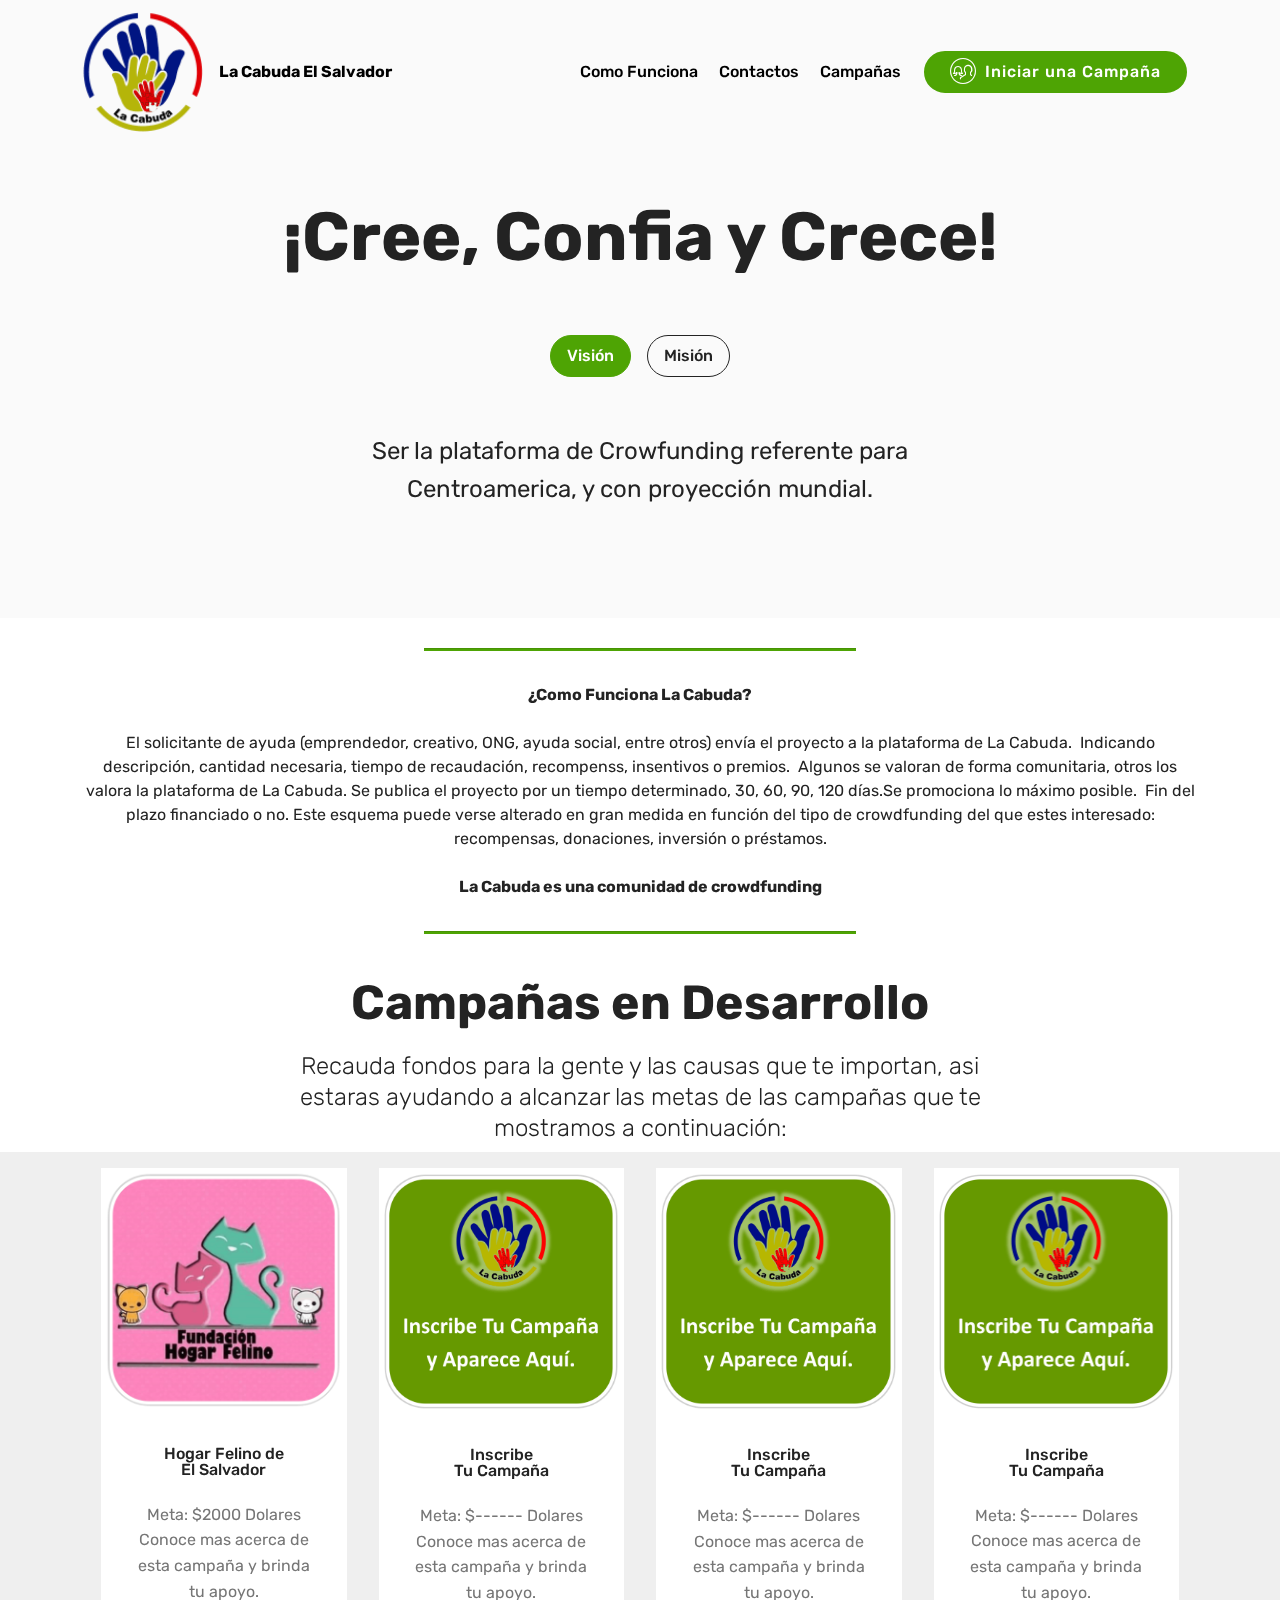
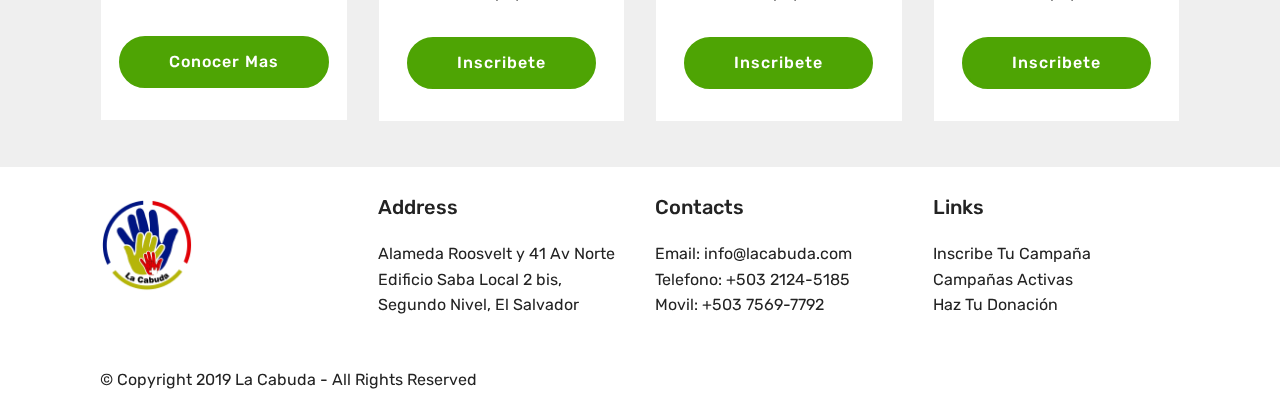
==== index.html @ 0a483931 "create github pages" ====
<!DOCTYPE html>
<html  >
<head>
  <!-- Site made with Mobirise Website Builder v4.10.3, https://mobirise.com -->
  <meta charset="UTF-8">
  <meta http-equiv="X-UA-Compatible" content="IE=edge">
  <meta name="generator" content="Mobirise v4.10.3, mobirise.com">
  <meta name="viewport" content="width=device-width, initial-scale=1, minimum-scale=1">
  <link rel="shortcut icon" href="assets/images/n12-122x124.png" type="image/x-icon">
  <meta name="description" content="">
  
  <title>Home</title>
  <link rel="stylesheet" href="assets/web/assets/mobirise-icons/mobirise-icons.css">
  <link rel="stylesheet" href="assets/tether/tether.min.css">
  <link rel="stylesheet" href="assets/bootstrap/css/bootstrap.min.css">
  <link rel="stylesheet" href="assets/bootstrap/css/bootstrap-grid.min.css">
  <link rel="stylesheet" href="assets/bootstrap/css/bootstrap-reboot.min.css">
  <link rel="stylesheet" href="assets/socicon/css/styles.css">
  <link rel="stylesheet" href="assets/dropdown/css/style.css">
  <link rel="stylesheet" href="assets/theme/css/style.css">
  <link rel="stylesheet" href="assets/mobirise/css/mbr-additional.css" type="text/css">
  
  
  
</head>
<body>
  <section class="menu cid-rz91g1afzE" once="menu" id="menu2-1">

    

    <nav class="navbar navbar-expand beta-menu navbar-dropdown align-items-center navbar-fixed-top navbar-toggleable-sm bg-color transparent">
        <button class="navbar-toggler navbar-toggler-right" type="button" data-toggle="collapse" data-target="#navbarSupportedContent" aria-controls="navbarSupportedContent" aria-expanded="false" aria-label="Toggle navigation">
            <div class="hamburger">
                <span></span>
                <span></span>
                <span></span>
                <span></span>
            </div>
        </button>
        <div class="menu-logo">
            <div class="navbar-brand">
                <span class="navbar-logo">
                    <a href="https://mobirise.co">
                        <img src="assets/images/n12-122x124.png" alt="Mobirise" title="" style="height: 8rem;">
                    </a>
                </span>
                <span class="navbar-caption-wrap"><a class="navbar-caption text-black display-4" href="https://mobirise.co">La Cabuda El Salvador</a></span>
            </div>
        </div>
        <div class="collapse navbar-collapse" id="navbarSupportedContent">
            <ul class="navbar-nav nav-dropdown" data-app-modern-menu="true"><li class="nav-item">
                    <a class="nav-link link text-black display-4" href="index.html#content9-7">Como Funciona</a>
                </li>
                <li class="nav-item">
                    <a class="nav-link link text-black display-4" href="index.html#contacts3-c">Contactos</a>
                </li><li class="nav-item"><a class="nav-link link text-black display-4" href="index.html#content4-b">Campañas</a></li></ul>
            <div class="navbar-buttons mbr-section-btn"><a class="btn btn-sm btn-primary display-4" href="tel:+1-234-567-8901"><span class="mbri-users mbr-iconfont mbr-iconfont-btn"></span>
                    Iniciar una Campaña</a></div>
        </div>
    </nav>
</section>

<section class="engine"><a href="https://mobirise.info/q">free responsive web templates</a></section><section class="tabs1 cid-rz91a65HBZ mbr-parallax-background" id="tabs1-0">

    

    <div class="mbr-overlay" style="opacity: 0.7; background-color: rgb(255, 255, 255);">
    </div>
    <div class="container">
        <h2 class="mbr-white align-center pb-5 mbr-fonts-style mbr-bold display-1"><br>¡Cree, Confia y Crece!</h2>
        <div class="media-container-row">
            <div class="col-12 col-md-8">
                <ul class="nav nav-tabs" role="tablist">
                    <li class="nav-item"><a class="nav-link mbr-fonts-style show active display-7" role="tab" data-toggle="tab" href="#tabs1-0_tab0" aria-selected="true">Visión</a></li>
                    <li class="nav-item"><a class="nav-link mbr-fonts-style show active display-7" role="tab" data-toggle="tab" href="#tabs1-0_tab1" aria-selected="true">Misión</a></li>
                    
                    
                    
                    
                </ul>
                <div class="tab-content">
                    <div id="tab1" class="tab-pane in active" role="tabpanel">
                        <div class="row">
                            <div class="col-md-12">
                                <p class="mbr-text py-5 mbr-fonts-style display-5">Ser la plataforma de Crowfunding referente para Centroamerica, y con proyección mundial.</p>
                            </div>
                        </div>
                    </div>
                    <div id="tab2" class="tab-pane" role="tabpanel">
                        <div class="row">
                            <div class="col-md-12">
                                <p class="mbr-text py-5 mbr-fonts-style display-5">
                                    Apoyar mediante la cooperación de terceros, a las personas, proyectos y ONG que soliciten ayuda mediante nuestra plataforma de forma transparente y solidaria.
                                </p>
                            </div>
                        </div>
                    </div>
                    
                    
                    
                    
                </div>
            </div>
        </div>
    </div>
</section>

<section class="mbr-section article content9 cid-rz9fuHtHtk" id="content9-7">
    
     

    <div class="container">
        <div class="inner-container" style="width: 100%;">
            <hr class="line" style="width: 39%;">
            <div class="section-text align-center mbr-fonts-style display-7"><strong>¿Como Funciona La Cabuda?<br></strong><br>El  solicitante de ayuda (emprendedor, creativo, ONG, ayuda social, entre otros) envía el proyecto a la plataforma de La Cabuda.&nbsp;<span style="font-size: 1rem;">&nbsp;Indicando descripción, cantidad necesaria, tiempo de recaudación, recompenss, insentivos o premios.&nbsp;</span><span style="font-size: 1rem;">&nbsp;Algunos se valoran de forma comunitaria, otros los valora la plataforma de La Cabuda. Se publica el proyecto por un tiempo determinado, 30, 60, 90, 120 días.Se promociona lo máximo posible. &nbsp;</span><span style="font-size: 1rem;">Fin del plazo financiado o no.&nbsp;</span><span style="font-size: 1rem;">Este esquema puede verse alterado en gran medida en función del&nbsp;tipo de crowdfunding&nbsp;del que estes interesado: recompensas, donaciones, inversión o préstamos.</span><div><strong><br></strong></div><div><strong>La Cabuda es una comunidad de crowdfunding</strong></div></div>
            <hr class="line" style="width: 39%;">
        </div>
        </div>
</section>

<section class="mbr-section content4 cid-rz9imN0QCE" id="content4-b">

    

    <div class="container">
        <div class="media-container-row">
            <div class="title col-12 col-md-8">
                <h2 class="align-center pb-3 mbr-fonts-style display-2"><strong>
                    Campañas en Desarrollo</strong></h2>
                <h3 class="mbr-section-subtitle align-center mbr-light mbr-fonts-style display-5">Recauda fondos para la gente y las causas que te importan, asi estaras ayudando a alcanzar las metas de las campañas que te mostramos a continuación:</h3>
                
            </div>
        </div>
    </div>
</section>

<section class="features3 cid-rz9hLGkfpi" id="features3-9">

    

    
    <div class="container">
        <div class="media-container-row">
            <div class="card p-3 col-12 col-md-6 col-lg-3">
                <div class="card-wrapper">
                    <div class="card-img">
                        <img src="assets/images/gato-1-1046x1032.png" alt="Mobirise" title="">
                    </div>
                    <div class="card-box">
                        <h4 class="card-title mbr-fonts-style display-7">
                            Hogar Felino de <br>El Salvador</h4>
                        <p class="mbr-text mbr-fonts-style display-7">
                            Meta: $2000 Dolares<br>Conoce mas acerca de esta campaña y brinda tu apoyo.</p>
                    </div>
                    <div class="mbr-section-btn text-center"><a href="https://mobirise.co" class="btn btn-primary display-4">
                            Conocer Mas</a></div>
                </div>
            </div>

            <div class="card p-3 col-12 col-md-6 col-lg-3">
                <div class="card-wrapper">
                    <div class="card-img">
                        <img src="assets/images/ic-676x679.png" alt="Mobirise" title="">
                    </div>
                    <div class="card-box">
                        <h4 class="card-title mbr-fonts-style display-7">
                            Inscribe <br>Tu Campaña</h4>
                        <p class="mbr-text mbr-fonts-style display-7">
                            Meta: $------ Dolares<br>Conoce mas acerca de esta campaña y brinda tu apoyo.<br></p>
                    </div>
                    <div class="mbr-section-btn text-center"><a href="https://mobirise.co" class="btn btn-primary display-4">
                            Inscribete<br></a></div>
                </div>
            </div>

            <div class="card p-3 col-12 col-md-6 col-lg-3">
                <div class="card-wrapper">
                    <div class="card-img">
                        <img src="assets/images/ic-676x679.png" alt="Mobirise" title="">
                    </div>
                    <div class="card-box">
                        <h4 class="card-title mbr-fonts-style display-7">
                            Inscribe <br>Tu Campaña</h4>
                        <p class="mbr-text mbr-fonts-style display-7">Meta: $------ Dolares<br>Conoce mas acerca de esta campaña y brinda tu apoyo.</p>
                    </div>
                    <div class="mbr-section-btn text-center"><a href="https://mobirise.co" class="btn btn-primary display-4">Inscribete</a></div>
                </div>
            </div>

            <div class="card p-3 col-12 col-md-6 col-lg-3">
                <div class="card-wrapper">
                    <div class="card-img">
                        <img src="assets/images/ic-492x494.png" alt="Mobirise" title="">
                    </div>
                    <div class="card-box">
                        <h4 class="card-title mbr-fonts-style display-7">Inscribe <br>Tu Campaña</h4>
                        <p class="mbr-text mbr-fonts-style display-7">Meta: $------ Dolares
<br>Conoce mas acerca de esta campaña y brinda tu apoyo.</p>
                    </div>
                    <div class="mbr-section-btn text-center"><a href="https://mobirise.co" class="btn btn-primary display-4">Inscribete</a></div>
                </div>
            </div>
        </div>
    </div>
</section>

<section class="cid-rz9uijYlZT" id="footer1-e">

    

    

    <div class="container">
        <div class="media-container-row content text-white">
            <div class="col-12 col-md-3">
                <div class="media-wrap">
                    <a href="https://mobirise.co/">
                        <img src="assets/images/n12-192x196.png" alt="Mobirise" title="">
                    </a>
                </div>
            </div>
            <div class="col-12 col-md-3 mbr-fonts-style display-7">
                <h5 class="pb-3">
                    Address
                </h5>
                <p class="mbr-text">Alameda Roosvelt y 41 Av Norte Edificio Saba Local 2 bis, Segundo Nivel, El Salvador</p>
            </div>
            <div class="col-12 col-md-3 mbr-fonts-style display-7">
                <h5 class="pb-3">
                    Contacts
                </h5>
                <p class="mbr-text">
                    Email: info@lacabuda.com
                    <br>Telefono: +503&nbsp;2124-5185<br>Movil: +503&nbsp;7569-7792</p>
            </div>
            <div class="col-12 col-md-3 mbr-fonts-style display-7">
                <h5 class="pb-3">
                    Links
                </h5>
                <p class="mbr-text">Inscribe Tu Campaña&nbsp;<br>Campañas Activas<br>Haz Tu Donación</p>
            </div>
        </div>
        <div class="footer-lower">
            <div class="media-container-row">
                <div class="col-sm-12">
                    <hr>
                </div>
            </div>
            <div class="media-container-row mbr-white">
                <div class="col-sm-6 copyright">
                    <p class="mbr-text mbr-fonts-style display-7">
                        © Copyright 2019 La Cabuda - All Rights Reserved
                    </p>
                </div>
                <div class="col-md-6">
                    <div class="social-list align-right">
                        <div class="soc-item">
                            <a href="https://twitter.com/mobirise" target="_blank">
                                <span class="socicon-twitter socicon mbr-iconfont mbr-iconfont-social"></span>
                            </a>
                        </div>
                        <div class="soc-item">
                            <a href="https://www.facebook.com/pages/Mobirise/1616226671953247" target="_blank">
                                <span class="socicon-facebook socicon mbr-iconfont mbr-iconfont-social"></span>
                            </a>
                        </div>
                        <div class="soc-item">
                            <a href="https://www.youtube.com/c/mobirise" target="_blank">
                                <span class="socicon-youtube socicon mbr-iconfont mbr-iconfont-social"></span>
                            </a>
                        </div>
                        <div class="soc-item">
                            <a href="https://instagram.com/mobirise" target="_blank">
                                <span class="socicon-instagram socicon mbr-iconfont mbr-iconfont-social"></span>
                            </a>
                        </div>
                        <div class="soc-item">
                            <a href="https://plus.google.com/u/0/+Mobirise" target="_blank">
                                <span class="socicon-googleplus socicon mbr-iconfont mbr-iconfont-social"></span>
                            </a>
                        </div>
                        <div class="soc-item">
                            <a href="https://www.behance.net/Mobirise" target="_blank">
                                <span class="socicon-behance socicon mbr-iconfont mbr-iconfont-social"></span>
                            </a>
                        </div>
                    </div>
                </div>
            </div>
        </div>
    </div>
</section>


  <script src="assets/web/assets/jquery/jquery.min.js"></script>
  <script src="assets/popper/popper.min.js"></script>
  <script src="assets/tether/tether.min.js"></script>
  <script src="assets/bootstrap/js/bootstrap.min.js"></script>
  <script src="assets/smoothscroll/smooth-scroll.js"></script>
  <script src="assets/touchswipe/jquery.touch-swipe.min.js"></script>
  <script src="assets/mbr-tabs/mbr-tabs.js"></script>
  <script src="assets/parallax/jarallax.min.js"></script>
  <script src="assets/dropdown/js/script.min.js"></script>
  <script src="assets/theme/js/script.js"></script>
  
  
</body>
</html>
---- assets/web/assets/mobirise-icons/mobirise-icons.css ----
@font-face {
  font-family: 'MobiriseIcons';
  src:  url('mobirise-icons.eot?spat4u');
  src:  url('mobirise-icons.eot?spat4u#iefix') format('embedded-opentype'),
    url('mobirise-icons.ttf?spat4u') format('truetype'),
    url('mobirise-icons.woff?spat4u') format('woff'),
    url('mobirise-icons.svg?spat4u#MobiriseIcons') format('svg');
  font-weight: normal;
  font-style: normal;
}

[class^="mbri-"], [class*=" mbri-"] {
  /* use !important to prevent issues with browser extensions that change fonts */
  font-family: MobiriseIcons !important;
  speak: none;
  font-style: normal;
  font-weight: normal;
  font-variant: normal;
  text-transform: none;
  line-height: 1;

  /* Better Font Rendering =========== */
  -webkit-font-smoothing: antialiased;
  -moz-osx-font-smoothing: grayscale;
}

.mbri-add-submenu:before {
  content: "\e900";
}
.mbri-alert:before {
  content: "\e901";
}
.mbri-align-center:before {
  content: "\e902";
}
.mbri-align-justify:before {
  content: "\e903";
}
.mbri-align-left:before {
  content: "\e904";
}
.mbri-align-right:before {
  content: "\e905";
}
.mbri-android:before {
  content: "\e906";
}
.mbri-apple:before {
  content: "\e907";
}
.mbri-arrow-down:before {
  content: "\e908";
}
.mbri-arrow-next:before {
  content: "\e909";
}
.mbri-arrow-prev:before {
  content: "\e90a";
}
.mbri-arrow-up:before {
  content: "\e90b";
}
.mbri-bold:before {
  content: "\e90c";
}
.mbri-bookmark:before {
  content: "\e90d";
}
.mbri-bootstrap:before {
  content: "\e90e";
}
.mbri-briefcase:before {
  content: "\e90f";
}
.mbri-browse:before {
  content: "\e910";
}
.mbri-bulleted-list:before {
  content: "\e911";
}
.mbri-calendar:before {
  content: "\e912";
}
.mbri-camera:before {
  content: "\e913";
}
.mbri-cart-add:before {
  content: "\e914";
}
.mbri-cart-full:before {
  content: "\e915";
}
.mbri-cash:before {
  content: "\e916";
}
.mbri-change-style:before {
  content: "\e917";
}
.mbri-chat:before {
  content: "\e918";
}
.mbri-clock:before {
  content: "\e919";
}
.mbri-close:before {
  content: "\e91a";
}
.mbri-cloud:before {
  content: "\e91b";
}
.mbri-code:before {
  content: "\e91c";
}
.mbri-contact-form:before {
  content: "\e91d";
}
.mbri-credit-card:before {
  content: "\e91e";
}
.mbri-cursor-click:before {
  content: "\e91f";
}
.mbri-cust-feedback:before {
  content: "\e920";
}
.mbri-database:before {
  content: "\e921";
}
.mbri-delivery:before {
  content: "\e922";
}
.mbri-desktop:before {
  content: "\e923";
}
.mbri-devices:before {
  content: "\e924";
}
.mbri-down:before {
  content: "\e925";
}
.mbri-download:before {
  content: "\e989";
}
.mbri-drag-n-drop:before {
  content: "\e927";
}
.mbri-drag-n-drop2:before {
  content: "\e928";
}
.mbri-edit:before {
  content: "\e929";
}
.mbri-edit2:before {
  content: "\e92a";
}
.mbri-error:before {
  content: "\e92b";
}
.mbri-extension:before {
  content: "\e92c";
}
.mbri-features:before {
  content: "\e92d";
}
.mbri-file:before {
  content: "\e92e";
}
.mbri-flag:before {
  content: "\e92f";
}
.mbri-folder:before {
  content: "\e930";
}
.mbri-gift:before {
  content: "\e931";
}
.mbri-github:before {
  content: "\e932";
}
.mbri-globe:before {
  content: "\e933";
}
.mbri-globe-2:before {
  content: "\e934";
}
.mbri-growing-chart:before {
  content: "\e935";
}
.mbri-hearth:before {
  content: "\e936";
}
.mbri-help:before {
  content: "\e937";
}
.mbri-home:before {
  content: "\e938";
}
.mbri-hot-cup:before {
  content: "\e939";
}
.mbri-idea:before {
  content: "\e93a";
}
.mbri-image-gallery:before {
  content: "\e93b";
}
.mbri-image-slider:before {
  content: "\e93c";
}
.mbri-info:before {
  content: "\e93d";
}
.mbri-italic:before {
  content: "\e93e";
}
.mbri-key:before {
  content: "\e93f";
}
.mbri-laptop:before {
  content: "\e940";
}
.mbri-layers:before {
  content: "\e941";
}
.mbri-left-right:before {
  content: "\e942";
}
.mbri-left:before {
  content: "\e943";
}
.mbri-letter:before {
  content: "\e944";
}
.mbri-like:before {
  content: "\e945";
}
.mbri-link:before {
  content: "\e946";
}
.mbri-lock:before {
  content: "\e947";
}
.mbri-login:before {
  content: "\e948";
}
.mbri-logout:before {
  content: "\e949";
}
.mbri-magic-stick:before {
  content: "\e94a";
}
.mbri-map-pin:before {
  content: "\e94b";
}
.mbri-menu:before {
  content: "\e94c";
}
.mbri-mobile:before {
  content: "\e94d";
}
.mbri-mobile2:before {
  content: "\e94e";
}
.mbri-mobirise:before {
  content: "\e94f";
}
.mbri-more-horizontal:before {
  content: "\e950";
}
.mbri-more-vertical:before {
  content: "\e951";
}
.mbri-music:before {
  content: "\e952";
}
.mbri-new-file:before {
  content: "\e953";
}
.mbri-numbered-list:before {
  content: "\e954";
}
.mbri-opened-folder:before {
  content: "\e955";
}
.mbri-pages:before {
  content: "\e956";
}
.mbri-paper-plane:before {
  content: "\e957";
}
.mbri-paperclip:before {
  content: "\e958";
}
.mbri-photo:before {
  content: "\e959";
}
.mbri-photos:before {
  content: "\e95a";
}
.mbri-pin:before {
  content: "\e95b";
}
.mbri-play:before {
  content: "\e95c";
}
.mbri-plus:before {
  content: "\e95d";
}
.mbri-preview:before {
  content: "\e95e";
}
.mbri-print:before {
  content: "\e95f";
}
.mbri-protect:before {
  content: "\e960";
}
.mbri-question:before {
  content: "\e961";
}
.mbri-quote-left:before {
  content: "\e962";
}
.mbri-quote-right:before {
  content: "\e963";
}
.mbri-refresh:before {
  content: "\e964";
}
.mbri-responsive:before {
  content: "\e965";
}
.mbri-right:before {
  content: "\e966";
}
.mbri-rocket:before {
  content: "\e967";
}
.mbri-sad-face:before {
  content: "\e968";
}
.mbri-sale:before {
  content: "\e969";
}
.mbri-save:before {
  content: "\e96a";
}
.mbri-search:before {
  content: "\e96b";
}
.mbri-setting:before {
  content: "\e96c";
}
.mbri-setting2:before {
  content: "\e96d";
}
.mbri-setting3:before {
  content: "\e96e";
}
.mbri-share:before {
  content: "\e96f";
}
.mbri-shopping-bag:before {
  content: "\e970";
}
.mbri-shopping-basket:before {
  content: "\e971";
}
.mbri-shopping-cart:before {
  content: "\e972";
}
.mbri-sites:before {
  content: "\e973";
}
.mbri-smile-face:before {
  content: "\e974";
}
.mbri-speed:before {
  content: "\e975";
}
.mbri-star:before {
  content: "\e976";
}
.mbri-success:before {
  content: "\e977";
}
.mbri-sun:before {
  content: "\e978";
}
.mbri-sun2:before {
  content: "\e979";
}
.mbri-tablet:before {
  content: "\e97a";
}
.mbri-tablet-vertical:before {
  content: "\e97b";
}
.mbri-target:before {
  content: "\e97c";
}
.mbri-timer:before {
  content: "\e97d";
}
.mbri-to-ftp:before {
  content: "\e97e";
}
.mbri-to-local-drive:before {
  content: "\e97f";
}
.mbri-touch-swipe:before {
  content: "\e980";
}
.mbri-touch:before {
  content: "\e981";
}
.mbri-trash:before {
  content: "\e982";
}
.mbri-underline:before {
  content: "\e983";
}
.mbri-unlink:before {
  content: "\e984";
}
.mbri-unlock:before {
  content: "\e985";
}
.mbri-up-down:before {
  content: "\e986";
}
.mbri-up:before {
  content: "\e987";
}
.mbri-update:before {
  content: "\e988";
}
.mbri-upload:before {
 content: "\e926"; 
}
.mbri-user:before {
  content: "\e98a";
}
.mbri-user2:before {
  content: "\e98b";
}
.mbri-users:before {
  content: "\e98c";
}
.mbri-video:before {
  content: "\e98d";
}
.mbri-video-play:before {
  content: "\e98e";
}
.mbri-watch:before {
  content: "\e98f";
}
.mbri-website-theme:before {
  content: "\e990";
}
.mbri-wifi:before {
  content: "\e991";
}
.mbri-windows:before {
  content: "\e992";
}
.mbri-zoom-out:before {
  content: "\e993";
}
.mbri-redo:before {
  content: "\e994";
}
.mbri-undo:before {
  content: "\e995";
}
---- assets/socicon/css/styles.css ----
@charset "UTF-8";

@font-face {
  font-family: "socicon";
  src:url("../fonts/socicon.eot");
  src:url("../fonts/socicon.eot?#iefix") format("embedded-opentype"),
    url("../fonts/socicon.woff") format("woff"),
    url("../fonts/socicon.ttf") format("truetype"),
    url("../fonts/socicon.svg#socicon") format("svg");
  font-weight: normal;
  font-style: normal;

}

[data-icon]:before {
  font-family: "socicon" !important;
  content: attr(data-icon);
  font-style: normal !important;
  font-weight: normal !important;
  font-variant: normal !important;
  text-transform: none !important;
  speak: none;
  line-height: 1;
  -webkit-font-smoothing: antialiased;
  -moz-osx-font-smoothing: grayscale;
}

[class^="socicon-"]:before,
[class*=" socicon-"]:before {
  font-family: "socicon" !important;
  font-style: normal !important;
  font-weight: normal !important;
  font-variant: normal !important;
  text-transform: none !important;
  speak: none;
  line-height: 1;
  -webkit-font-smoothing: antialiased;
  -moz-osx-font-smoothing: grayscale;
}

.socicon-modelmayhem:before {
  content: "\e000";
}
.socicon-mixcloud:before {
  content: "\e001";
}
.socicon-drupal:before {
  content: "\e002";
}
.socicon-swarm:before {
  content: "\e003";
}
.socicon-istock:before {
  content: "\e004";
}
.socicon-yammer:before {
  content: "\e005";
}
.socicon-ello:before {
  content: "\e006";
}
.socicon-stackoverflow:before {
  content: "\e007";
}
.socicon-persona:before {
  content: "\e008";
}
.socicon-triplej:before {
  content: "\e009";
}
.socicon-houzz:before {
  content: "\e00a";
}
.socicon-rss:before {
  content: "\e00b";
}
.socicon-paypal:before {
  content: "\e00c";
}
.socicon-odnoklassniki:before {
  content: "\e00d";
}
.socicon-airbnb:before {
  content: "\e00e";
}
.socicon-periscope:before {
  content: "\e00f";
}
.socicon-outlook:before {
  content: "\e010";
}
.socicon-coderwall:before {
  content: "\e011";
}
.socicon-tripadvisor:before {
  content: "\e012";
}
.socicon-appnet:before {
  content: "\e013";
}
.socicon-goodreads:before {
  content: "\e014";
}
.socicon-tripit:before {
  content: "\e015";
}
.socicon-lanyrd:before {
  content: "\e016";
}
.socicon-slideshare:before {
  content: "\e017";
}
.socicon-buffer:before {
  content: "\e018";
}
.socicon-disqus:before {
  content: "\e019";
}
.socicon-vkontakte:before {
  content: "\e01a";
}
.socicon-whatsapp:before {
  content: "\e01b";
}
.socicon-patreon:before {
  content: "\e01c";
}
.socicon-storehouse:before {
  content: "\e01d";
}
.socicon-pocket:before {
  content: "\e01e";
}
.socicon-mail:before {
  content: "\e01f";
}
.socicon-blogger:before {
  content: "\e020";
}
.socicon-technorati:before {
  content: "\e021";
}
.socicon-reddit:before {
  content: "\e022";
}
.socicon-dribbble:before {
  content: "\e023";
}
.socicon-stumbleupon:before {
  content: "\e024";
}
.socicon-digg:before {
  content: "\e025";
}
.socicon-envato:before {
  content: "\e026";
}
.socicon-behance:before {
  content: "\e027";
}
.socicon-delicious:before {
  content: "\e028";
}
.socicon-deviantart:before {
  content: "\e029";
}
.socicon-forrst:before {
  content: "\e02a";
}
.socicon-play:before {
  content: "\e02b";
}
.socicon-zerply:before {
  content: "\e02c";
}
.socicon-wikipedia:before {
  content: "\e02d";
}
.socicon-apple:before {
  content: "\e02e";
}
.socicon-flattr:before {
  content: "\e02f";
}
.socicon-github:before {
  content: "\e030";
}
.socicon-renren:before {
  content: "\e031";
}
.socicon-friendfeed:before {
  content: "\e032";
}
.socicon-newsvine:before {
  content: "\e033";
}
.socicon-identica:before {
  content: "\e034";
}
.socicon-bebo:before {
  content: "\e035";
}
.socicon-zynga:before {
  content: "\e036";
}
.socicon-steam:before {
  content: "\e037";
}
.socicon-xbox:before {
  content: "\e038";
}
.socicon-windows:before {
  content: "\e039";
}
.socicon-qq:before {
  content: "\e03a";
}
.socicon-douban:before {
  content: "\e03b";
}
.socicon-meetup:before {
  content: "\e03c";
}
.socicon-playstation:before {
  content: "\e03d";
}
.socicon-android:before {
  content: "\e03e";
}
.socicon-snapchat:before {
  content: "\e03f";
}
.socicon-twitter:before {
  content: "\e040";
}
.socicon-facebook:before {
  content: "\e041";
}
.socicon-googleplus:before {
  content: "\e042";
}
.socicon-pinterest:before {
  content: "\e043";
}
.socicon-foursquare:before {
  content: "\e044";
}
.socicon-yahoo:before {
  content: "\e045";
}
.socicon-skype:before {
  content: "\e046";
}
.socicon-yelp:before {
  content: "\e047";
}
.socicon-feedburner:before {
  content: "\e048";
}
.socicon-linkedin:before {
  content: "\e049";
}
.socicon-viadeo:before {
  content: "\e04a";
}
.socicon-xing:before {
  content: "\e04b";
}
.socicon-myspace:before {
  content: "\e04c";
}
.socicon-soundcloud:before {
  content: "\e04d";
}
.socicon-spotify:before {
  content: "\e04e";
}
.socicon-grooveshark:before {
  content: "\e04f";
}
.socicon-lastfm:before {
  content: "\e050";
}
.socicon-youtube:before {
  content: "\e051";
}
.socicon-vimeo:before {
  content: "\e052";
}
.socicon-dailymotion:before {
  content: "\e053";
}
.socicon-vine:before {
  content: "\e054";
}
.socicon-flickr:before {
  content: "\e055";
}
.socicon-500px:before {
  content: "\e056";
}
.socicon-wordpress:before {
  content: "\e058";
}
.socicon-tumblr:before {
  content: "\e059";
}
.socicon-twitch:before {
  content: "\e05a";
}
.socicon-8tracks:before {
  content: "\e05b";
}
.socicon-amazon:before {
  content: "\e05c";
}
.socicon-icq:before {
  content: "\e05d";
}
.socicon-smugmug:before {
  content: "\e05e";
}
.socicon-ravelry:before {
  content: "\e05f";
}
.socicon-weibo:before {
  content: "\e060";
}
.socicon-baidu:before {
  content: "\e061";
}
.socicon-angellist:before {
  content: "\e062";
}
.socicon-ebay:before {
  content: "\e063";
}
.socicon-imdb:before {
  content: "\e064";
}
.socicon-stayfriends:before {
  content: "\e065";
}
.socicon-residentadvisor:before {
  content: "\e066";
}
.socicon-google:before {
  content: "\e067";
}
.socicon-yandex:before {
  content: "\e068";
}
.socicon-sharethis:before {
  content: "\e069";
}
.socicon-bandcamp:before {
  content: "\e06a";
}
.socicon-itunes:before {
  content: "\e06b";
}
.socicon-deezer:before {
  content: "\e06c";
}
.socicon-telegram:before {
  content: "\e06e";
}
.socicon-openid:before {
  content: "\e06f";
}
.socicon-amplement:before {
  content: "\e070";
}
.socicon-viber:before {
  content: "\e071";
}
.socicon-zomato:before {
  content: "\e072";
}
.socicon-draugiem:before {
  content: "\e074";
}
.socicon-endomodo:before {
  content: "\e075";
}
.socicon-filmweb:before {
  content: "\e076";
}
.socicon-stackexchange:before {
  content: "\e077";
}
.socicon-wykop:before {
  content: "\e078";
}
.socicon-teamspeak:before {
  content: "\e079";
}
.socicon-teamviewer:before {
  content: "\e07a";
}
.socicon-ventrilo:before {
  content: "\e07b";
}
.socicon-younow:before {
  content: "\e07c";
}
.socicon-raidcall:before {
  content: "\e07d";
}
.socicon-mumble:before {
  content: "\e07e";
}
.socicon-medium:before {
  content: "\e06d";
}
.socicon-bebee:before {
  content: "\e07f";
}
.socicon-hitbox:before {
  content: "\e080";
}
.socicon-reverbnation:before {
  content: "\e081";
}
.socicon-formulr:before {
  content: "\e082";
}
.socicon-instagram:before {
  content: "\e057";
}
.socicon-battlenet:before {
  content: "\e083";
}
.socicon-chrome:before {
  content: "\e084";
}
.socicon-discord:before {
  content: "\e086";
}
.socicon-issuu:before {
  content: "\e087";
}
.socicon-macos:before {
  content: "\e088";
}
.socicon-firefox:before {
  content: "\e089";
}
.socicon-opera:before {
  content: "\e08d";
}
.socicon-keybase:before {
  content: "\e090";
}
.socicon-alliance:before {
  content: "\e091";
}
.socicon-livejournal:before {
  content: "\e092";
}
.socicon-googlephotos:before {
  content: "\e093";
}
.socicon-horde:before {
  content: "\e094";
}
.socicon-etsy:before {
  content: "\e095";
}
.socicon-zapier:before {
  content: "\e096";
}
.socicon-google-scholar:before {
  content: "\e097";
}
.socicon-researchgate:before {
  content: "\e098";
}
.socicon-wechat:before {
  content: "\e099";
}
.socicon-strava:before {
  content: "\e09a";
}
.socicon-line:before {
  content: "\e09b";
}
.socicon-lyft:before {
  content: "\e09c";
}
.socicon-uber:before {
  content: "\e09d";
}
.socicon-songkick:before {
  content: "\e09e";
}
.socicon-viewbug:before {
  content: "\e09f";
}
.socicon-googlegroups:before {
  content: "\e0a0";
}
.socicon-quora:before {
  content: "\e073";
}
.socicon-diablo:before {
  content: "\e085";
}
.socicon-blizzard:before {
  content: "\e0a1";
}
.socicon-hearthstone:before {
  content: "\e08b";
}
.socicon-heroes:before {
  content: "\e08a";
}
.socicon-overwatch:before {
  content: "\e08c";
}
.socicon-warcraft:before {
  content: "\e08e";
}
.socicon-starcraft:before {
  content: "\e08f";
}
.socicon-beam:before {
  content: "\e0a2";
}
.socicon-curse:before {
  content: "\e0a3";
}
.socicon-player:before {
  content: "\e0a4";
}
.socicon-streamjar:before {
  content: "\e0a5";
}
.socicon-nintendo:before {
  content: "\e0a6";
}
.socicon-hellocoton:before {
  content: "\e0a7";
}
---- assets/dropdown/css/style.css ----
.navbar-dropdown {
  left: 0;
  padding: 0;
  position: absolute;
  right: 0;
  top: 0;
  transition: all 0.45s ease;
  z-index: 1030;
  background: #282828; }
  .navbar-dropdown .navbar-logo {
    margin-right: 0.8rem;
    transition: margin 0.3s ease-in-out;
    vertical-align: middle; }
    .navbar-dropdown .navbar-logo img {
      height: 3.125rem;
      transition: all 0.3s ease-in-out; }
    .navbar-dropdown .navbar-logo.mbr-iconfont {
      font-size: 3.125rem;
      line-height: 3.125rem; }
  .navbar-dropdown .navbar-caption {
    font-weight: 700;
    white-space: normal;
    vertical-align: -4px;
    line-height: 3.125rem !important; }
    .navbar-dropdown .navbar-caption, .navbar-dropdown .navbar-caption:hover {
      color: inherit;
      text-decoration: none; }
  .navbar-dropdown .mbr-iconfont + .navbar-caption {
    vertical-align: -1px; }
  .navbar-dropdown.navbar-fixed-top {
    position: fixed; }
  .navbar-dropdown .navbar-brand span {
    vertical-align: -4px; }
  .navbar-dropdown.bg-color.transparent {
    background: none; }
  .navbar-dropdown.navbar-short .navbar-brand {
    padding: 0.625rem 0; }
    .navbar-dropdown.navbar-short .navbar-brand span {
      vertical-align: -1px; }
  .navbar-dropdown.navbar-short .navbar-caption {
    line-height: 2.375rem !important;
    vertical-align: -2px; }
  .navbar-dropdown.navbar-short .navbar-logo {
    margin-right: 0.5rem; }
    .navbar-dropdown.navbar-short .navbar-logo img {
      height: 2.375rem; }
    .navbar-dropdown.navbar-short .navbar-logo.mbr-iconfont {
      font-size: 2.375rem;
      line-height: 2.375rem; }
  .navbar-dropdown.navbar-short .mbr-table-cell {
    height: 3.625rem; }
  .navbar-dropdown .navbar-close {
    left: 0.6875rem;
    position: fixed;
    top: 0.75rem;
    z-index: 1000; }
  .navbar-dropdown .hamburger-icon {
    content: "";
    display: inline-block;
    vertical-align: middle;
    width: 16px;
    -webkit-box-shadow: 0 -6px 0 1px #282828,0 0 0 1px #282828,0 6px 0 1px #282828;
    -moz-box-shadow: 0 -6px 0 1px #282828,0 0 0 1px #282828,0 6px 0 1px #282828;
    box-shadow: 0 -6px 0 1px #282828,0 0 0 1px #282828,0 6px 0 1px #282828; }

.dropdown-menu .dropdown-toggle[data-toggle="dropdown-submenu"]::after {
  border-bottom: 0.35em solid transparent;
  border-left: 0.35em solid;
  border-right: 0;
  border-top: 0.35em solid transparent;
  margin-left: 0.3rem; }

.dropdown-menu .dropdown-item:focus {
  outline: 0; }

.nav-dropdown {
  font-size: 0.75rem;
  font-weight: 500;
  height: auto !important; }
  .nav-dropdown .nav-btn {
    padding-left: 1rem; }
  .nav-dropdown .link {
    margin: .667em 1.667em;
    font-weight: 500;
    padding: 0;
    transition: color .2s ease-in-out; }
    .nav-dropdown .link.dropdown-toggle {
      margin-right: 2.583em; }
      .nav-dropdown .link.dropdown-toggle::after {
        margin-left: .25rem;
        border-top: 0.35em solid;
        border-right: 0.35em solid transparent;
        border-left: 0.35em solid transparent;
        border-bottom: 0; }
      .nav-dropdown .link.dropdown-toggle[aria-expanded="true"] {
        margin: 0;
        padding: 0.667em 3.263em  0.667em 1.667em; }
  .nav-dropdown .link::after,
  .nav-dropdown .dropdown-item::after {
    color: inherit; }
  .nav-dropdown .btn {
    font-size: 0.75rem;
    font-weight: 700;
    letter-spacing: 0;
    margin-bottom: 0;
    padding-left: 1.25rem;
    padding-right: 1.25rem; }
  .nav-dropdown .dropdown-menu {
    border-radius: 0;
    border: 0;
    left: 0;
    margin: 0;
    padding-bottom: 1.25rem;
    padding-top: 1.25rem;
    position: relative; }
  .nav-dropdown .dropdown-submenu {
    margin-left: 0.125rem;
    top: 0; }
  .nav-dropdown .dropdown-item {
    font-weight: 500;
    line-height: 2;
    padding: 0.3846em 4.615em 0.3846em 1.5385em;
    position: relative;
    transition: color .2s ease-in-out, background-color .2s ease-in-out; }
    .nav-dropdown .dropdown-item::after {
      margin-top: -0.3077em;
      position: absolute;
      right: 1.1538em;
      top: 50%; }
    .nav-dropdown .dropdown-item:focus, .nav-dropdown .dropdown-item:hover {
      background: none; }

@media (max-width: 767px) {
  .nav-dropdown.navbar-toggleable-sm {
    bottom: 0;
    display: none;
    left: 0;
    overflow-x: hidden;
    position: fixed;
    top: 0;
    transform: translateX(-100%);
    -ms-transform: translateX(-100%);
    -webkit-transform: translateX(-100%);
    width: 18.75rem;
    z-index: 999; } }
.nav-dropdown.navbar-toggleable-xl {
  bottom: 0;
  display: none;
  left: 0;
  overflow-x: hidden;
  position: fixed;
  top: 0;
  transform: translateX(-100%);
  -ms-transform: translateX(-100%);
  -webkit-transform: translateX(-100%);
  width: 18.75rem;
  z-index: 999; }

.nav-dropdown-sm {
  display: block !important;
  overflow-x: hidden;
  overflow: auto;
  padding-top: 3.875rem; }
  .nav-dropdown-sm::after {
    content: "";
    display: block;
    height: 3rem;
    width: 100%; }
  .nav-dropdown-sm.collapse.in ~ .navbar-close {
    display: block !important; }
  .nav-dropdown-sm.collapsing, .nav-dropdown-sm.collapse.in {
    transform: translateX(0);
    -ms-transform: translateX(0);
    -webkit-transform: translateX(0);
    transition: all 0.25s ease-out;
    -webkit-transition: all 0.25s ease-out;
    background: #282828; }
  .nav-dropdown-sm.collapsing[aria-expanded="false"] {
    transform: translateX(-100%);
    -ms-transform: translateX(-100%);
    -webkit-transform: translateX(-100%); }
  .nav-dropdown-sm .nav-item {
    display: block;
    margin-left: 0 !important;
    padding-left: 0; }
  .nav-dropdown-sm .link,
  .nav-dropdown-sm .dropdown-item {
    border-top: 1px dotted rgba(255, 255, 255, 0.1);
    font-size: 0.8125rem;
    line-height: 1.6;
    margin: 0 !important;
    padding: 0.875rem 2.4rem 0.875rem 1.5625rem !important;
    position: relative;
    white-space: normal; }
    .nav-dropdown-sm .link:focus, .nav-dropdown-sm .link:hover,
    .nav-dropdown-sm .dropdown-item:focus,
    .nav-dropdown-sm .dropdown-item:hover {
      background: rgba(0, 0, 0, 0.2) !important;
      color: #c0a375; }
  .nav-dropdown-sm .nav-btn {
    position: relative;
    padding: 1.5625rem 1.5625rem 0 1.5625rem; }
    .nav-dropdown-sm .nav-btn::before {
      border-top: 1px dotted rgba(255, 255, 255, 0.1);
      content: "";
      left: 0;
      position: absolute;
      top: 0;
      width: 100%; }
    .nav-dropdown-sm .nav-btn + .nav-btn {
      padding-top: 0.625rem; }
      .nav-dropdown-sm .nav-btn + .nav-btn::before {
        display: none; }
  .nav-dropdown-sm .btn {
    padding: 0.625rem 0; }
  .nav-dropdown-sm .dropdown-toggle[data-toggle="dropdown-submenu"]::after {
    margin-left: .25rem;
    border-top: 0.35em solid;
    border-right: 0.35em solid transparent;
    border-left: 0.35em solid transparent;
    border-bottom: 0; }
  .nav-dropdown-sm .dropdown-toggle[data-toggle="dropdown-submenu"][aria-expanded="true"]::after {
    border-top: 0;
    border-right: 0.35em solid transparent;
    border-left: 0.35em solid transparent;
    border-bottom: 0.35em solid; }
  .nav-dropdown-sm .dropdown-menu {
    margin: 0;
    padding: 0;
    position: relative;
    top: 0;
    left: 0;
    width: 100%;
    border: 0;
    float: none;
    border-radius: 0;
    background: none; }
  .nav-dropdown-sm .dropdown-submenu {
    left: 100%;
    margin-left: 0.125rem;
    margin-top: -1.25rem;
    top: 0; }

.navbar-toggleable-sm .nav-dropdown .dropdown-menu {
  position: absolute; }

.navbar-toggleable-sm .nav-dropdown .dropdown-submenu {
  left: 100%;
  margin-left: 0.125rem;
  margin-top: -1.25rem;
  top: 0; }

.navbar-toggleable-sm.opened .nav-dropdown .dropdown-menu {
  position: relative; }

.navbar-toggleable-sm.opened .nav-dropdown .dropdown-submenu {
  left: 0;
  margin-left: 00rem;
  margin-top: 0rem;
  top: 0; }

.is-builder .nav-dropdown.collapsing {
  transition: none !important; }

/*# sourceMappingURL=style.css.map */
---- assets/theme/css/style.css ----
/*!
 * Mobirise v4 theme (https://mobirise.com/)
 * Copyright 2017 Mobirise
 */
section {
  background-color: #eeeeee; }

section,
.container,
.container-fluid {
  position: relative;
  word-wrap: break-word; }

a.mbr-iconfont:hover {
  text-decoration: none; }

.article .lead p, .article .lead ul, .article .lead ol, .article .lead pre, .article .lead blockquote {
  margin-bottom: 0; }

a {
  font-style: normal;
  font-weight: 400;
  cursor: pointer; }
  a, a:hover {
    text-decoration: none; }

figure {
  margin-bottom: 0; }

body {
  color: #232323; }

h1, h2, h3, h4, h5, h6,
.h1, .h2, .h3, .h4, .h5, .h6,
.display-1, .display-2, .display-3, .display-4 {
  line-height: 1;
  word-break: break-word;
  word-wrap: break-word; }

b, strong {
  font-weight: bold; }

blockquote {
  padding: 10px 0 10px 20px;
  position: relative;
  border-left: 2px solid;
  border-color: #ff3366; }

input:-webkit-autofill, input:-webkit-autofill:hover, input:-webkit-autofill:focus, input:-webkit-autofill:active {
  transition-delay: 9999s;
  transition-property: background-color, color; }

textarea[type="hidden"] {
  display: none; }

body {
  position: relative; }

section {
  background-position: 50% 50%;
  background-repeat: no-repeat;
  background-size: cover; }
  section .mbr-background-video,
  section .mbr-background-video-preview {
    position: absolute;
    bottom: 0;
    left: 0;
    right: 0;
    top: 0; }

.hidden {
  visibility: hidden; }

.mbr-z-index20 {
  z-index: 20; }

/*! Base colors */
.mbr-white {
  color: #ffffff; }

.mbr-black {
  color: #000000; }

.mbr-bg-white {
  background-color: #ffffff; }

.mbr-bg-black {
  background-color: #000000; }

/*! Text-aligns */
.align-left {
  text-align: left; }

.align-center {
  text-align: center; }

.align-right {
  text-align: right; }

@media (max-width: 767px) {
  .align-left, .align-center, .align-right, .mbr-section-btn, .mbr-section-title {
    text-align: center; } }
/*! Font-weight  */
.mbr-light {
  font-weight: 300; }

.mbr-regular {
  font-weight: 400; }

.mbr-semibold {
  font-weight: 500; }

.mbr-bold {
  font-weight: 700; }

/*! Media  */
.media-size-item {
  -webkit-flex: 1 1 auto;
  -moz-flex: 1 1 auto;
  -ms-flex: 1 1 auto;
  -o-flex: 1 1 auto;
  flex: 1 1 auto; }

.media-content {
  -webkit-flex-basis: 100%;
  flex-basis: 100%; }

.media-container-row {
  display: -ms-flexbox;
  display: -webkit-flex;
  display: flex;
  -webkit-flex-direction: row;
  -ms-flex-direction: row;
  flex-direction: row;
  -webkit-flex-wrap: wrap;
  -ms-flex-wrap: wrap;
  flex-wrap: wrap;
  -webkit-justify-content: center;
  -ms-flex-pack: center;
  justify-content: center;
  -webkit-align-content: center;
  -ms-flex-line-pack: center;
  align-content: center;
  -webkit-align-items: start;
  -ms-flex-align: start;
  align-items: start; }
  .media-container-row .media-size-item {
    width: 400px; }

.media-container-column {
  display: -ms-flexbox;
  display: -webkit-flex;
  display: flex;
  -webkit-flex-direction: column;
  -ms-flex-direction: column;
  flex-direction: column;
  -webkit-flex-wrap: wrap;
  -ms-flex-wrap: wrap;
  flex-wrap: wrap;
  -webkit-justify-content: center;
  -ms-flex-pack: center;
  justify-content: center;
  -webkit-align-content: center;
  -ms-flex-line-pack: center;
  align-content: center;
  -webkit-align-items: stretch;
  -ms-flex-align: stretch;
  align-items: stretch; }
  .media-container-column > * {
    width: 100%; }

@media (min-width: 992px) {
  .media-container-row {
    -webkit-flex-wrap: nowrap;
    -ms-flex-wrap: nowrap;
    flex-wrap: nowrap; } }
figure {
  overflow: hidden; }

figure[mbr-media-size] {
  transition: width 0.1s; }

.mbr-figure img, .mbr-figure iframe {
  display: block;
  width: 100%; }

.card {
  background-color: transparent;
  border: none; }

.card-box {
  width: 100%; }

.card-img {
  text-align: center;
  flex-shrink: 0;
  -webkit-flex-shrink: 0; }

.media {
  max-width: 100%;
  margin: 0 auto; }

.mbr-figure {
  -ms-flex-item-align: center;
  -ms-grid-row-align: center;
  -webkit-align-self: center;
  align-self: center; }

.media-container > div {
  max-width: 100%; }

.mbr-figure img, .card-img img {
  width: 100%; }

@media (max-width: 991px) {
  .media-size-item {
    width: auto !important; }

  .media {
    width: auto; }

  .mbr-figure {
    width: 100% !important; } }
/*! Buttons */
.mbr-section-btn {
  margin-left: -.25rem;
  margin-right: -.25rem;
  font-size: 0; }

nav .mbr-section-btn {
  margin-left: 0rem;
  margin-right: 0rem; }

/*! Btn icon margin */
.btn .mbr-iconfont, .btn.btn-sm .mbr-iconfont {
  cursor: pointer;
  margin-right: 0.5rem; }

.btn.btn-md .mbr-iconfont, .btn.btn-md .mbr-iconfont {
  margin-right: 0.8rem; }

.mbr-regular {
  font-weight: 400; }

.mbr-semibold {
  font-weight: 500; }

.mbr-bold {
  font-weight: 700; }

[type="submit"] {
  -webkit-appearance: none; }

/*! Full-screen */
.mbr-fullscreen .mbr-overlay {
  min-height: 100vh; }

.mbr-fullscreen {
  display: flex;
  display: -webkit-flex;
  display: -moz-flex;
  display: -ms-flex;
  display: -o-flex;
  align-items: center;
  -webkit-align-items: center;
  min-height: 100vh;
  padding-top: 3rem;
  padding-bottom: 3rem; }

/*! Map */
.map {
  height: 25rem;
  position: relative; }
  .map iframe {
    width: 100%;
    height: 100%; }

/* Form */
.form-asterisk {
  font-family: initial;
  position: absolute;
  top: -2px;
  font-weight: normal; }

/*! Scroll to top arrow */
.mbr-arrow-up {
  bottom: 25px;
  right: 90px;
  position: fixed;
  text-align: right;
  z-index: 5000;
  color: #ffffff;
  font-size: 32px;
  transform: rotate(180deg);
  -webkit-transform: rotate(180deg); }

.mbr-arrow-up a {
  background: rgba(0, 0, 0, 0.2);
  border-radius: 3px;
  color: #fff;
  display: inline-block;
  height: 60px;
  width: 60px;
  outline-style: none !important;
  position: relative;
  text-decoration: none;
  transition: all .3s ease-in-out;
  cursor: pointer;
  text-align: center; }
  .mbr-arrow-up a:hover {
    background-color: rgba(0, 0, 0, 0.4); }
  .mbr-arrow-up a i {
    line-height: 60px; }

.mbr-arrow-up-icon {
  display: block;
  color: #fff; }

.mbr-arrow-up-icon::before {
  content: "\203a";
  display: inline-block;
  font-family: serif;
  font-size: 32px;
  line-height: 1;
  font-style: normal;
  position: relative;
  top: 6px;
  left: -4px;
  -webkit-transform: rotate(-90deg);
  transform: rotate(-90deg); }

/*! Arrow Down */
.mbr-arrow {
  position: absolute;
  bottom: 45px;
  left: 50%;
  width: 60px;
  height: 60px;
  cursor: pointer;
  background-color: rgba(80, 80, 80, 0.5);
  border-radius: 50%;
  -webkit-transform: translateX(-50%);
  transform: translateX(-50%); }
  .mbr-arrow > a {
    display: inline-block;
    text-decoration: none;
    outline-style: none;
    -webkit-animation: arrowdown 1.7s ease-in-out infinite;
    animation: arrowdown 1.7s ease-in-out infinite; }
    .mbr-arrow > a > i {
      position: absolute;
      top: -2px;
      left: 15px;
      font-size: 2rem; }

@keyframes arrowdown {
  0% {
    transform: translateY(0px);
    -webkit-transform: translateY(0px); }
  50% {
    transform: translateY(-5px);
    -webkit-transform: translateY(-5px); }
  100% {
    transform: translateY(0px);
    -webkit-transform: translateY(0px); } }
@-webkit-keyframes arrowdown {
  0% {
    transform: translateY(0px);
    -webkit-transform: translateY(0px); }
  50% {
    transform: translateY(-5px);
    -webkit-transform: translateY(-5px); }
  100% {
    transform: translateY(0px);
    -webkit-transform: translateY(0px); } }
@media (max-width: 500px) {
  .mbr-arrow-up {
    left: 50%;
    right: auto;
    transform: translateX(-50%) rotate(180deg);
    -webkit-transform: translateX(-50%) rotate(180deg); } }
/*Gradients animation*/
@keyframes gradient-animation {
  from {
    background-position: 0% 100%;
    animation-timing-function: ease-in-out; }
  to {
    background-position: 100% 0%;
    animation-timing-function: ease-in-out; } }
@-webkit-keyframes gradient-animation {
  from {
    background-position: 0% 100%;
    animation-timing-function: ease-in-out; }
  to {
    background-position: 100% 0%;
    animation-timing-function: ease-in-out; } }
.bg-gradient {
  background-size: 200% 200%;
  animation: gradient-animation 5s infinite alternate;
  -webkit-animation: gradient-animation 5s infinite alternate; }

.menu .navbar-brand {
  display: -webkit-flex; }
  .menu .navbar-brand span {
    display: flex;
    display: -webkit-flex; }
  .menu .navbar-brand .navbar-caption-wrap {
    display: -webkit-flex; }
  .menu .navbar-brand .navbar-logo img {
    display: -webkit-flex; }
@media (min-width: 768px) and (max-width: 991px) {
  .menu .navbar-toggleable-sm .navbar-nav {
    display: -webkit-box;
    display: -webkit-flex;
    display: -ms-flexbox; } }
@media (max-width: 991px) {
  .menu .navbar-collapse {
    max-height: 93.5vh; }
    .menu .navbar-collapse.show {
      overflow: auto; } }
@media (min-width: 992px) {
  .menu .navbar-nav.nav-dropdown {
    display: -webkit-flex; }
  .menu .navbar-toggleable-sm .navbar-collapse {
    display: -webkit-flex !important; } }
@media (max-width: 767px) {
  .menu .navbar-collapse {
    max-height: 80vh; } }

.navbar {
  display: -webkit-flex;
  -webkit-flex-wrap: wrap;
  -webkit-align-items: center;
  -webkit-justify-content: space-between; }

.navbar-collapse {
  -webkit-flex-basis: 100%;
  -webkit-flex-grow: 1;
  -webkit-align-items: center; }

.nav-dropdown .link {
  padding: .667em 1.667em !important;
  margin: 0 !important; }

.nav {
  display: -webkit-flex;
  -webkit-flex-wrap: wrap; }

.row {
  display: -webkit-flex;
  -webkit-flex-wrap: wrap; }

.justify-content-center {
  -webkit-justify-content: center; }

.form-inline {
  display: -webkit-flex;
  -webkit-flex-flow: row wrap;
  -webkit-align-items: center; }

.card-wrapper {
  -webkit-flex: 1; }

.carousel-control {
  z-index: 10;
  display: -webkit-flex;
  -webkit-align-items: center;
  -webkit-justify-content: center; }

.carousel-controls {
  display: -webkit-flex; }

.media {
  display: -webkit-flex; }

.form-group:focus {
  outline: none; }

.jq-selectbox__select {
  padding: 1.07em .5em;
  position: absolute;
  top: 0;
  left: 0;
  width: 100%; }

.jq-selectbox__dropdown {
  position: absolute;
  top: 100% !important;
  left: 0 !important;
  width: 100% !important; }

.jq-selectbox__trigger-arrow {
  transform: translateY(-50%); }

.jq-selectbox li {
  padding: 1.07em .5em; }

div[data-for^="input-range"] input {
  padding-left: 0;
  padding-right: 0; }

.modal-dialog, .modal-content {
  height: 100%; }

.modal-dialog .carousel-inner {
  height: 100%;
  height: -webkit-fill-available;
  height: fill-available; }

.carousel-item {
  text-align: center; }

.carousel-item img {
  margin: auto; }
.engine {
	position: absolute;
	text-indent: -2400px;
	text-align: center;
	padding: 0;
	top: 0;
	left: -2400px;
}
---- assets/mobirise/css/mbr-additional.css ----
@import url(https://fonts.googleapis.com/css?family=Rubik:300,300i,400,400i,500,500i,700,700i,900,900i);





body {
  font-style: normal;
  line-height: 1.5;
}
.mbr-section-title {
  font-style: normal;
  line-height: 1.2;
}
.mbr-section-subtitle {
  line-height: 1.3;
}
.mbr-text {
  font-style: normal;
  line-height: 1.6;
}
.display-1 {
  font-family: 'Rubik', sans-serif;
  font-size: 4.25rem;
}
.display-1 > .mbr-iconfont {
  font-size: 6.8rem;
}
.display-2 {
  font-family: 'Rubik', sans-serif;
  font-size: 3rem;
}
.display-2 > .mbr-iconfont {
  font-size: 4.8rem;
}
.display-4 {
  font-family: 'Rubik', sans-serif;
  font-size: 1rem;
}
.display-4 > .mbr-iconfont {
  font-size: 1.6rem;
}
.display-5 {
  font-family: 'Rubik', sans-serif;
  font-size: 1.5rem;
}
.display-5 > .mbr-iconfont {
  font-size: 2.4rem;
}
.display-7 {
  font-family: 'Rubik', sans-serif;
  font-size: 1rem;
}
.display-7 > .mbr-iconfont {
  font-size: 1.6rem;
}
/* ---- Fluid typography for mobile devices ---- */
/* 1.4 - font scale ratio ( bootstrap == 1.42857 ) */
/* 100vw - current viewport width */
/* (48 - 20)  48 == 48rem == 768px, 20 == 20rem == 320px(minimal supported viewport) */
/* 0.65 - min scale variable, may vary */
@media (max-width: 768px) {
  .display-1 {
    font-size: 3.4rem;
    font-size: calc( 2.1374999999999997rem + (4.25 - 2.1374999999999997) * ((100vw - 20rem) / (48 - 20)));
    line-height: calc( 1.4 * (2.1374999999999997rem + (4.25 - 2.1374999999999997) * ((100vw - 20rem) / (48 - 20))));
  }
  .display-2 {
    font-size: 2.4rem;
    font-size: calc( 1.7rem + (3 - 1.7) * ((100vw - 20rem) / (48 - 20)));
    line-height: calc( 1.4 * (1.7rem + (3 - 1.7) * ((100vw - 20rem) / (48 - 20))));
  }
  .display-4 {
    font-size: 0.8rem;
    font-size: calc( 1rem + (1 - 1) * ((100vw - 20rem) / (48 - 20)));
    line-height: calc( 1.4 * (1rem + (1 - 1) * ((100vw - 20rem) / (48 - 20))));
  }
  .display-5 {
    font-size: 1.2rem;
    font-size: calc( 1.175rem + (1.5 - 1.175) * ((100vw - 20rem) / (48 - 20)));
    line-height: calc( 1.4 * (1.175rem + (1.5 - 1.175) * ((100vw - 20rem) / (48 - 20))));
  }
}
/* Buttons */
.btn {
  font-weight: 500;
  border-width: 2px;
  font-style: normal;
  letter-spacing: 1px;
  margin: .4rem .8rem;
  white-space: normal;
  -webkit-transition: all 0.3s ease-in-out;
  -moz-transition: all 0.3s ease-in-out;
  transition: all 0.3s ease-in-out;
  display: inline-flex;
  align-items: center;
  justify-content: center;
  word-break: break-word;
  -webkit-align-items: center;
  -webkit-justify-content: center;
  display: -webkit-inline-flex;
  padding: 1rem 3rem;
  border-radius: 3px;
}
.btn-sm {
  font-weight: 500;
  letter-spacing: 1px;
  -webkit-transition: all 0.3s ease-in-out;
  -moz-transition: all 0.3s ease-in-out;
  transition: all 0.3s ease-in-out;
  padding: 0.6rem 1.5rem;
  border-radius: 3px;
}
.btn-md {
  font-weight: 500;
  letter-spacing: 1px;
  margin: .4rem .8rem !important;
  -webkit-transition: all 0.3s ease-in-out;
  -moz-transition: all 0.3s ease-in-out;
  transition: all 0.3s ease-in-out;
  padding: 1rem 3rem;
  border-radius: 3px;
}
.btn-lg {
  font-weight: 500;
  letter-spacing: 1px;
  margin: .4rem .8rem !important;
  -webkit-transition: all 0.3s ease-in-out;
  -moz-transition: all 0.3s ease-in-out;
  transition: all 0.3s ease-in-out;
  padding: 1.2rem 3.2rem;
  border-radius: 3px;
}
.bg-primary {
  background-color: #4ea404 !important;
}
.bg-success {
  background-color: #f7ed4a !important;
}
.bg-info {
  background-color: #82786e !important;
}
.bg-warning {
  background-color: #879a9f !important;
}
.bg-danger {
  background-color: #b1a374 !important;
}
.btn-primary,
.btn-primary:active {
  background-color: #4ea404 !important;
  border-color: #4ea404 !important;
  color: #ffffff !important;
}
.btn-primary:hover,
.btn-primary:focus,
.btn-primary.focus,
.btn-primary.active {
  color: #ffffff !important;
  background-color: #2a5902 !important;
  border-color: #2a5902 !important;
}
.btn-primary.disabled,
.btn-primary:disabled {
  color: #ffffff !important;
  background-color: #2a5902 !important;
  border-color: #2a5902 !important;
}
.btn-secondary,
.btn-secondary:active {
  background-color: #ff3366 !important;
  border-color: #ff3366 !important;
  color: #ffffff !important;
}
.btn-secondary:hover,
.btn-secondary:focus,
.btn-secondary.focus,
.btn-secondary.active {
  color: #ffffff !important;
  background-color: #e50039 !important;
  border-color: #e50039 !important;
}
.btn-secondary.disabled,
.btn-secondary:disabled {
  color: #ffffff !important;
  background-color: #e50039 !important;
  border-color: #e50039 !important;
}
.btn-info,
.btn-info:active {
  background-color: #82786e !important;
  border-color: #82786e !important;
  color: #ffffff !important;
}
.btn-info:hover,
.btn-info:focus,
.btn-info.focus,
.btn-info.active {
  color: #ffffff !important;
  background-color: #59524b !important;
  border-color: #59524b !important;
}
.btn-info.disabled,
.btn-info:disabled {
  color: #ffffff !important;
  background-color: #59524b !important;
  border-color: #59524b !important;
}
.btn-success,
.btn-success:active {
  background-color: #f7ed4a !important;
  border-color: #f7ed4a !important;
  color: #3f3c03 !important;
}
.btn-success:hover,
.btn-success:focus,
.btn-success.focus,
.btn-success.active {
  color: #3f3c03 !important;
  background-color: #eadd0a !important;
  border-color: #eadd0a !important;
}
.btn-success.disabled,
.btn-success:disabled {
  color: #3f3c03 !important;
  background-color: #eadd0a !important;
  border-color: #eadd0a !important;
}
.btn-warning,
.btn-warning:active {
  background-color: #879a9f !important;
  border-color: #879a9f !important;
  color: #ffffff !important;
}
.btn-warning:hover,
.btn-warning:focus,
.btn-warning.focus,
.btn-warning.active {
  color: #ffffff !important;
  background-color: #617479 !important;
  border-color: #617479 !important;
}
.btn-warning.disabled,
.btn-warning:disabled {
  color: #ffffff !important;
  background-color: #617479 !important;
  border-color: #617479 !important;
}
.btn-danger,
.btn-danger:active {
  background-color: #b1a374 !important;
  border-color: #b1a374 !important;
  color: #ffffff !important;
}
.btn-danger:hover,
.btn-danger:focus,
.btn-danger.focus,
.btn-danger.active {
  color: #ffffff !important;
  background-color: #8b7d4e !important;
  border-color: #8b7d4e !important;
}
.btn-danger.disabled,
.btn-danger:disabled {
  color: #ffffff !important;
  background-color: #8b7d4e !important;
  border-color: #8b7d4e !important;
}
.btn-white {
  color: #333333 !important;
}
.btn-white,
.btn-white:active {
  background-color: #ffffff !important;
  border-color: #ffffff !important;
  color: #808080 !important;
}
.btn-white:hover,
.btn-white:focus,
.btn-white.focus,
.btn-white.active {
  color: #808080 !important;
  background-color: #d9d9d9 !important;
  border-color: #d9d9d9 !important;
}
.btn-white.disabled,
.btn-white:disabled {
  color: #808080 !important;
  background-color: #d9d9d9 !important;
  border-color: #d9d9d9 !important;
}
.btn-black,
.btn-black:active {
  background-color: #333333 !important;
  border-color: #333333 !important;
  color: #ffffff !important;
}
.btn-black:hover,
.btn-black:focus,
.btn-black.focus,
.btn-black.active {
  color: #ffffff !important;
  background-color: #0d0d0d !important;
  border-color: #0d0d0d !important;
}
.btn-black.disabled,
.btn-black:disabled {
  color: #ffffff !important;
  background-color: #0d0d0d !important;
  border-color: #0d0d0d !important;
}
.btn-primary-outline,
.btn-primary-outline:active {
  background: none;
  border-color: #1f4002;
  color: #1f4002;
}
.btn-primary-outline:hover,
.btn-primary-outline:focus,
.btn-primary-outline.focus,
.btn-primary-outline.active {
  color: #ffffff;
  background-color: #4ea404;
  border-color: #4ea404;
}
.btn-primary-outline.disabled,
.btn-primary-outline:disabled {
  color: #ffffff !important;
  background-color: #4ea404 !important;
  border-color: #4ea404 !important;
}
.btn-secondary-outline,
.btn-secondary-outline:active {
  background: none;
  border-color: #cc0033;
  color: #cc0033;
}
.btn-secondary-outline:hover,
.btn-secondary-outline:focus,
.btn-secondary-outline.focus,
.btn-secondary-outline.active {
  color: #ffffff;
  background-color: #ff3366;
  border-color: #ff3366;
}
.btn-secondary-outline.disabled,
.btn-secondary-outline:disabled {
  color: #ffffff !important;
  background-color: #ff3366 !important;
  border-color: #ff3366 !important;
}
.btn-info-outline,
.btn-info-outline:active {
  background: none;
  border-color: #4b453f;
  color: #4b453f;
}
.btn-info-outline:hover,
.btn-info-outline:focus,
.btn-info-outline.focus,
.btn-info-outline.active {
  color: #ffffff;
  background-color: #82786e;
  border-color: #82786e;
}
.btn-info-outline.disabled,
.btn-info-outline:disabled {
  color: #ffffff !important;
  background-color: #82786e !important;
  border-color: #82786e !important;
}
.btn-success-outline,
.btn-success-outline:active {
  background: none;
  border-color: #d2c609;
  color: #d2c609;
}
.btn-success-outline:hover,
.btn-success-outline:focus,
.btn-success-outline.focus,
.btn-success-outline.active {
  color: #3f3c03;
  background-color: #f7ed4a;
  border-color: #f7ed4a;
}
.btn-success-outline.disabled,
.btn-success-outline:disabled {
  color: #3f3c03 !important;
  background-color: #f7ed4a !important;
  border-color: #f7ed4a !important;
}
.btn-warning-outline,
.btn-warning-outline:active {
  background: none;
  border-color: #55666b;
  color: #55666b;
}
.btn-warning-outline:hover,
.btn-warning-outline:focus,
.btn-warning-outline.focus,
.btn-warning-outline.active {
  color: #ffffff;
  background-color: #879a9f;
  border-color: #879a9f;
}
.btn-warning-outline.disabled,
.btn-warning-outline:disabled {
  color: #ffffff !important;
  background-color: #879a9f !important;
  border-color: #879a9f !important;
}
.btn-danger-outline,
.btn-danger-outline:active {
  background: none;
  border-color: #7a6e45;
  color: #7a6e45;
}
.btn-danger-outline:hover,
.btn-danger-outline:focus,
.btn-danger-outline.focus,
.btn-danger-outline.active {
  color: #ffffff;
  background-color: #b1a374;
  border-color: #b1a374;
}
.btn-danger-outline.disabled,
.btn-danger-outline:disabled {
  color: #ffffff !important;
  background-color: #b1a374 !important;
  border-color: #b1a374 !important;
}
.btn-black-outline,
.btn-black-outline:active {
  background: none;
  border-color: #000000;
  color: #000000;
}
.btn-black-outline:hover,
.btn-black-outline:focus,
.btn-black-outline.focus,
.btn-black-outline.active {
  color: #ffffff;
  background-color: #333333;
  border-color: #333333;
}
.btn-black-outline.disabled,
.btn-black-outline:disabled {
  color: #ffffff !important;
  background-color: #333333 !important;
  border-color: #333333 !important;
}
.btn-white-outline,
.btn-white-outline:active,
.btn-white-outline.active {
  background: none;
  border-color: #ffffff;
  color: #ffffff;
}
.btn-white-outline:hover,
.btn-white-outline:focus,
.btn-white-outline.focus {
  color: #333333;
  background-color: #ffffff;
  border-color: #ffffff;
}
.text-primary {
  color: #4ea404 !important;
}
.text-secondary {
  color: #ff3366 !important;
}
.text-success {
  color: #f7ed4a !important;
}
.text-info {
  color: #82786e !important;
}
.text-warning {
  color: #879a9f !important;
}
.text-danger {
  color: #b1a374 !important;
}
.text-white {
  color: #ffffff !important;
}
.text-black {
  color: #000000 !important;
}
a.text-primary:hover,
a.text-primary:focus {
  color: #1f4002 !important;
}
a.text-secondary:hover,
a.text-secondary:focus {
  color: #cc0033 !important;
}
a.text-success:hover,
a.text-success:focus {
  color: #d2c609 !important;
}
a.text-info:hover,
a.text-info:focus {
  color: #4b453f !important;
}
a.text-warning:hover,
a.text-warning:focus {
  color: #55666b !important;
}
a.text-danger:hover,
a.text-danger:focus {
  color: #7a6e45 !important;
}
a.text-white:hover,
a.text-white:focus {
  color: #b3b3b3 !important;
}
a.text-black:hover,
a.text-black:focus {
  color: #4d4d4d !important;
}
.alert-success {
  background-color: #70c770;
}
.alert-info {
  background-color: #82786e;
}
.alert-warning {
  background-color: #879a9f;
}
.alert-danger {
  background-color: #b1a374;
}
.mbr-section-btn a.btn:not(.btn-form) {
  border-radius: 100px;
}
.mbr-section-btn a.btn:not(.btn-form):hover,
.mbr-section-btn a.btn:not(.btn-form):focus {
  box-shadow: none !important;
}
.mbr-section-btn a.btn:not(.btn-form):hover,
.mbr-section-btn a.btn:not(.btn-form):focus {
  box-shadow: 0 10px 40px 0 rgba(0, 0, 0, 0.2) !important;
  -webkit-box-shadow: 0 10px 40px 0 rgba(0, 0, 0, 0.2) !important;
}
.mbr-gallery-filter li a {
  border-radius: 100px !important;
}
.mbr-gallery-filter li.active .btn {
  background-color: #4ea404;
  border-color: #4ea404;
  color: #ffffff;
}
.mbr-gallery-filter li.active .btn:focus {
  box-shadow: none;
}
.nav-tabs .nav-link {
  border-radius: 100px !important;
}
.btn-form {
  border-radius: 0;
}
.btn-form:hover {
  cursor: pointer;
}
a,
a:hover {
  color: #4ea404;
}
.mbr-plan-header.bg-primary .mbr-plan-subtitle,
.mbr-plan-header.bg-primary .mbr-plan-price-desc {
  color: #8cfa2e;
}
.mbr-plan-header.bg-success .mbr-plan-subtitle,
.mbr-plan-header.bg-success .mbr-plan-price-desc {
  color: #ffffff;
}
.mbr-plan-header.bg-info .mbr-plan-subtitle,
.mbr-plan-header.bg-info .mbr-plan-price-desc {
  color: #beb8b2;
}
.mbr-plan-header.bg-warning .mbr-plan-subtitle,
.mbr-plan-header.bg-warning .mbr-plan-price-desc {
  color: #ced6d8;
}
.mbr-plan-header.bg-danger .mbr-plan-subtitle,
.mbr-plan-header.bg-danger .mbr-plan-price-desc {
  color: #dfd9c6;
}
/* Scroll to top button*/
.scrollToTop_wraper {
  display: none;
}
#scrollToTop a i:before {
  content: '';
  position: absolute;
  height: 40%;
  top: 25%;
  background: #fff;
  width: 2px;
  left: calc(50% - 1px);
}
#scrollToTop a i:after {
  content: '';
  position: absolute;
  display: block;
  border-top: 2px solid #fff;
  border-right: 2px solid #fff;
  width: 40%;
  height: 40%;
  left: 30%;
  bottom: 30%;
  transform: rotate(135deg);
  -webkit-transform: rotate(135deg);
}
/* Others*/
.note-check a[data-value=Rubik] {
  font-style: normal;
}
.mbr-arrow a {
  color: #ffffff;
}
@media (max-width: 767px) {
  .mbr-arrow {
    display: none;
  }
}
.form-control-label {
  position: relative;
  cursor: pointer;
  margin-bottom: .357em;
  padding: 0;
}
.alert {
  color: #ffffff;
  border-radius: 0;
  border: 0;
  font-size: .875rem;
  line-height: 1.5;
  margin-bottom: 1.875rem;
  padding: 1.25rem;
  position: relative;
}
.alert.alert-form::after {
  background-color: inherit;
  bottom: -7px;
  content: "";
  display: block;
  height: 14px;
  left: 50%;
  margin-left: -7px;
  position: absolute;
  transform: rotate(45deg);
  width: 14px;
  -webkit-transform: rotate(45deg);
}
.form-control {
  background-color: #f5f5f5;
  box-shadow: none;
  color: #565656;
  font-family: 'Rubik', sans-serif;
  font-size: 1rem;
  line-height: 1.43;
  min-height: 3.5em;
  padding: 1.07em .5em;
}
.form-control > .mbr-iconfont {
  font-size: 1.6rem;
}
.form-control,
.form-control:focus {
  border: 1px solid #e8e8e8;
}
.form-active .form-control:invalid {
  border-color: red;
}
.mbr-overlay {
  background-color: #000;
  bottom: 0;
  left: 0;
  opacity: .5;
  position: absolute;
  right: 0;
  top: 0;
  z-index: 0;
  pointer-events: none;
}
blockquote {
  font-style: italic;
  padding: 10px 0 10px 20px;
  font-size: 1.09rem;
  position: relative;
  border-color: #4ea404;
  border-width: 3px;
}
ul,
ol,
pre,
blockquote {
  margin-bottom: 2.3125rem;
}
pre {
  background: #f4f4f4;
  padding: 10px 24px;
  white-space: pre-wrap;
}
.inactive {
  -webkit-user-select: none;
  -moz-user-select: none;
  -ms-user-select: none;
  user-select: none;
  pointer-events: none;
  -webkit-user-drag: none;
  user-drag: none;
}
.mbr-section__comments .row {
  justify-content: center;
  -webkit-justify-content: center;
}
/* Forms */
.mbr-form .btn {
  margin: .4rem 0;
}
.mbr-form .input-group-btn a.btn {
  border-radius: 100px !important;
}
.mbr-form .input-group-btn a.btn:hover {
  box-shadow: 0 10px 40px 0 rgba(0, 0, 0, 0.2);
}
.mbr-form .input-group-btn button[type="submit"] {
  border-radius: 100px !important;
  padding: 1rem 3rem;
}
.mbr-form .input-group-btn button[type="submit"]:hover {
  box-shadow: 0 10px 40px 0 rgba(0, 0, 0, 0.2);
}
.form2 .form-control {
  border-top-left-radius: 100px;
  border-bottom-left-radius: 100px;
}
.form2 .input-group-btn a.btn {
  border-top-left-radius: 0 !important;
  border-bottom-left-radius: 0 !important;
}
.form2 .input-group-btn button[type="submit"] {
  border-top-left-radius: 0 !important;
  border-bottom-left-radius: 0 !important;
}
.form3 input[type="email"] {
  border-radius: 100px !important;
}
@media (max-width: 349px) {
  .form2 input[type="email"] {
    border-radius: 100px !important;
  }
  .form2 .input-group-btn a.btn {
    border-radius: 100px !important;
  }
  .form2 .input-group-btn button[type="submit"] {
    border-radius: 100px !important;
  }
}
@media (max-width: 767px) {
  .btn {
    font-size: .75rem !important;
  }
  .btn .mbr-iconfont {
    font-size: 1rem !important;
  }
}
/* Social block */
.btn-social {
  font-size: 20px;
  border-radius: 50%;
  padding: 0;
  width: 44px;
  height: 44px;
  line-height: 44px;
  text-align: center;
  position: relative;
  border: 2px solid #c0a375;
  border-color: #4ea404;
  color: #232323;
  cursor: pointer;
}
.btn-social i {
  top: 0;
  line-height: 44px;
  width: 44px;
}
.btn-social:hover {
  color: #fff;
  background: #4ea404;
}
.btn-social + .btn {
  margin-left: .1rem;
}
/* Footer */
.mbr-footer-content li::before,
.mbr-footer .mbr-contacts li::before {
  background: #4ea404;
}
.mbr-footer-content li a:hover,
.mbr-footer .mbr-contacts li a:hover {
  color: #4ea404;
}
.footer3 input[type="email"],
.footer4 input[type="email"] {
  border-radius: 100px !important;
}
.footer3 .input-group-btn a.btn,
.footer4 .input-group-btn a.btn {
  border-radius: 100px !important;
}
.footer3 .input-group-btn button[type="submit"],
.footer4 .input-group-btn button[type="submit"] {
  border-radius: 100px !important;
}
/* Headers*/
.header13 .form-inline input[type="email"],
.header14 .form-inline input[type="email"] {
  border-radius: 100px;
}
.header13 .form-inline input[type="text"],
.header14 .form-inline input[type="text"] {
  border-radius: 100px;
}
.header13 .form-inline input[type="tel"],
.header14 .form-inline input[type="tel"] {
  border-radius: 100px;
}
.header13 .form-inline a.btn,
.header14 .form-inline a.btn {
  border-radius: 100px;
}
.header13 .form-inline button,
.header14 .form-inline button {
  border-radius: 100px !important;
}
.offset-1 {
  margin-left: 8.33333%;
}
.offset-2 {
  margin-left: 16.66667%;
}
.offset-3 {
  margin-left: 25%;
}
.offset-4 {
  margin-left: 33.33333%;
}
.offset-5 {
  margin-left: 41.66667%;
}
.offset-6 {
  margin-left: 50%;
}
.offset-7 {
  margin-left: 58.33333%;
}
.offset-8 {
  margin-left: 66.66667%;
}
.offset-9 {
  margin-left: 75%;
}
.offset-10 {
  margin-left: 83.33333%;
}
.offset-11 {
  margin-left: 91.66667%;
}
@media (min-width: 576px) {
  .offset-sm-0 {
    margin-left: 0%;
  }
  .offset-sm-1 {
    margin-left: 8.33333%;
  }
  .offset-sm-2 {
    margin-left: 16.66667%;
  }
  .offset-sm-3 {
    margin-left: 25%;
  }
  .offset-sm-4 {
    margin-left: 33.33333%;
  }
  .offset-sm-5 {
    margin-left: 41.66667%;
  }
  .offset-sm-6 {
    margin-left: 50%;
  }
  .offset-sm-7 {
    margin-left: 58.33333%;
  }
  .offset-sm-8 {
    margin-left: 66.66667%;
  }
  .offset-sm-9 {
    margin-left: 75%;
  }
  .offset-sm-10 {
    margin-left: 83.33333%;
  }
  .offset-sm-11 {
    margin-left: 91.66667%;
  }
}
@media (min-width: 768px) {
  .offset-md-0 {
    margin-left: 0%;
  }
  .offset-md-1 {
    margin-left: 8.33333%;
  }
  .offset-md-2 {
    margin-left: 16.66667%;
  }
  .offset-md-3 {
    margin-left: 25%;
  }
  .offset-md-4 {
    margin-left: 33.33333%;
  }
  .offset-md-5 {
    margin-left: 41.66667%;
  }
  .offset-md-6 {
    margin-left: 50%;
  }
  .offset-md-7 {
    margin-left: 58.33333%;
  }
  .offset-md-8 {
    margin-left: 66.66667%;
  }
  .offset-md-9 {
    margin-left: 75%;
  }
  .offset-md-10 {
    margin-left: 83.33333%;
  }
  .offset-md-11 {
    margin-left: 91.66667%;
  }
}
@media (min-width: 992px) {
  .offset-lg-0 {
    margin-left: 0%;
  }
  .offset-lg-1 {
    margin-left: 8.33333%;
  }
  .offset-lg-2 {
    margin-left: 16.66667%;
  }
  .offset-lg-3 {
    margin-left: 25%;
  }
  .offset-lg-4 {
    margin-left: 33.33333%;
  }
  .offset-lg-5 {
    margin-left: 41.66667%;
  }
  .offset-lg-6 {
    margin-left: 50%;
  }
  .offset-lg-7 {
    margin-left: 58.33333%;
  }
  .offset-lg-8 {
    margin-left: 66.66667%;
  }
  .offset-lg-9 {
    margin-left: 75%;
  }
  .offset-lg-10 {
    margin-left: 83.33333%;
  }
  .offset-lg-11 {
    margin-left: 91.66667%;
  }
}
@media (min-width: 1200px) {
  .offset-xl-0 {
    margin-left: 0%;
  }
  .offset-xl-1 {
    margin-left: 8.33333%;
  }
  .offset-xl-2 {
    margin-left: 16.66667%;
  }
  .offset-xl-3 {
    margin-left: 25%;
  }
  .offset-xl-4 {
    margin-left: 33.33333%;
  }
  .offset-xl-5 {
    margin-left: 41.66667%;
  }
  .offset-xl-6 {
    margin-left: 50%;
  }
  .offset-xl-7 {
    margin-left: 58.33333%;
  }
  .offset-xl-8 {
    margin-left: 66.66667%;
  }
  .offset-xl-9 {
    margin-left: 75%;
  }
  .offset-xl-10 {
    margin-left: 83.33333%;
  }
  .offset-xl-11 {
    margin-left: 91.66667%;
  }
}
.navbar-toggler {
  -webkit-align-self: flex-start;
  -ms-flex-item-align: start;
  align-self: flex-start;
  padding: 0.25rem 0.75rem;
  font-size: 1.25rem;
  line-height: 1;
  background: transparent;
  border: 1px solid transparent;
  -webkit-border-radius: 0.25rem;
  border-radius: 0.25rem;
}
.navbar-toggler:focus,
.navbar-toggler:hover {
  text-decoration: none;
}
.navbar-toggler-icon {
  display: inline-block;
  width: 1.5em;
  height: 1.5em;
  vertical-align: middle;
  content: "";
  background: no-repeat center center;
  -webkit-background-size: 100% 100%;
  -o-background-size: 100% 100%;
  background-size: 100% 100%;
}
.navbar-toggler-left {
  position: absolute;
  left: 1rem;
}
.navbar-toggler-right {
  position: absolute;
  right: 1rem;
}
@media (max-width: 575px) {
  .navbar-toggleable .navbar-nav .dropdown-menu {
    position: static;
    float: none;
  }
  .navbar-toggleable > .container {
    padding-right: 0;
    padding-left: 0;
  }
}
@media (min-width: 576px) {
  .navbar-toggleable {
    -webkit-box-orient: horizontal;
    -webkit-box-direction: normal;
    -webkit-flex-direction: row;
    -ms-flex-direction: row;
    flex-direction: row;
    -webkit-flex-wrap: nowrap;
    -ms-flex-wrap: nowrap;
    flex-wrap: nowrap;
    -webkit-box-align: center;
    -webkit-align-items: center;
    -ms-flex-align: center;
    align-items: center;
  }
  .navbar-toggleable .navbar-nav {
    -webkit-box-orient: horizontal;
    -webkit-box-direction: normal;
    -webkit-flex-direction: row;
    -ms-flex-direction: row;
    flex-direction: row;
  }
  .navbar-toggleable .navbar-nav .nav-link {
    padding-right: .5rem;
    padding-left: .5rem;
  }
  .navbar-toggleable > .container {
    display: -webkit-box;
    display: -webkit-flex;
    display: -ms-flexbox;
    display: flex;
    -webkit-flex-wrap: nowrap;
    -ms-flex-wrap: nowrap;
    flex-wrap: nowrap;
    -webkit-box-align: center;
    -webkit-align-items: center;
    -ms-flex-align: center;
    align-items: center;
  }
  .navbar-toggleable .navbar-collapse {
    display: -webkit-box !important;
    display: -webkit-flex !important;
    display: -ms-flexbox !important;
    display: flex !important;
    width: 100%;
  }
  .navbar-toggleable .navbar-toggler {
    display: none;
  }
}
@media (max-width: 767px) {
  .navbar-toggleable-sm .navbar-nav .dropdown-menu {
    position: static;
    float: none;
  }
  .navbar-toggleable-sm > .container {
    padding-right: 0;
    padding-left: 0;
  }
}
@media (min-width: 768px) {
  .navbar-toggleable-sm {
    -webkit-box-orient: horizontal;
    -webkit-box-direction: normal;
    -webkit-flex-direction: row;
    -ms-flex-direction: row;
    flex-direction: row;
    -webkit-flex-wrap: nowrap;
    -ms-flex-wrap: nowrap;
    flex-wrap: nowrap;
    -webkit-box-align: center;
    -webkit-align-items: center;
    -ms-flex-align: center;
    align-items: center;
  }
  .navbar-toggleable-sm .navbar-nav {
    -webkit-box-orient: horizontal;
    -webkit-box-direction: normal;
    -webkit-flex-direction: row;
    -ms-flex-direction: row;
    flex-direction: row;
  }
  .navbar-toggleable-sm .navbar-nav .nav-link {
    padding-right: .5rem;
    padding-left: .5rem;
  }
  .navbar-toggleable-sm > .container {
    display: -webkit-box;
    display: -webkit-flex;
    display: -ms-flexbox;
    display: flex;
    -webkit-flex-wrap: nowrap;
    -ms-flex-wrap: nowrap;
    flex-wrap: nowrap;
    -webkit-box-align: center;
    -webkit-align-items: center;
    -ms-flex-align: center;
    align-items: center;
  }
  .navbar-toggleable-sm .navbar-collapse {
    display: none;
    width: 100%;
  }
  .navbar-toggleable-sm .navbar-toggler {
    display: none;
  }
}
@media (max-width: 991px) {
  .navbar-toggleable-md .navbar-nav .dropdown-menu {
    position: static;
    float: none;
  }
  .navbar-toggleable-md > .container {
    padding-right: 0;
    padding-left: 0;
  }
}
@media (min-width: 992px) {
  .navbar-toggleable-md {
    -webkit-box-orient: horizontal;
    -webkit-box-direction: normal;
    -webkit-flex-direction: row;
    -ms-flex-direction: row;
    flex-direction: row;
    -webkit-flex-wrap: nowrap;
    -ms-flex-wrap: nowrap;
    flex-wrap: nowrap;
    -webkit-box-align: center;
    -webkit-align-items: center;
    -ms-flex-align: center;
    align-items: center;
  }
  .navbar-toggleable-md .navbar-nav {
    -webkit-box-orient: horizontal;
    -webkit-box-direction: normal;
    -webkit-flex-direction: row;
    -ms-flex-direction: row;
    flex-direction: row;
  }
  .navbar-toggleable-md .navbar-nav .nav-link {
    padding-right: .5rem;
    padding-left: .5rem;
  }
  .navbar-toggleable-md > .container {
    display: -webkit-box;
    display: -webkit-flex;
    display: -ms-flexbox;
    display: flex;
    -webkit-flex-wrap: nowrap;
    -ms-flex-wrap: nowrap;
    flex-wrap: nowrap;
    -webkit-box-align: center;
    -webkit-align-items: center;
    -ms-flex-align: center;
    align-items: center;
  }
  .navbar-toggleable-md .navbar-collapse {
    display: -webkit-box !important;
    display: -webkit-flex !important;
    display: -ms-flexbox !important;
    display: flex !important;
    width: 100%;
  }
  .navbar-toggleable-md .navbar-toggler {
    display: none;
  }
}
@media (max-width: 1199px) {
  .navbar-toggleable-lg .navbar-nav .dropdown-menu {
    position: static;
    float: none;
  }
  .navbar-toggleable-lg > .container {
    padding-right: 0;
    padding-left: 0;
  }
}
@media (min-width: 1200px) {
  .navbar-toggleable-lg {
    -webkit-box-orient: horizontal;
    -webkit-box-direction: normal;
    -webkit-flex-direction: row;
    -ms-flex-direction: row;
    flex-direction: row;
    -webkit-flex-wrap: nowrap;
    -ms-flex-wrap: nowrap;
    flex-wrap: nowrap;
    -webkit-box-align: center;
    -webkit-align-items: center;
    -ms-flex-align: center;
    align-items: center;
  }
  .navbar-toggleable-lg .navbar-nav {
    -webkit-box-orient: horizontal;
    -webkit-box-direction: normal;
    -webkit-flex-direction: row;
    -ms-flex-direction: row;
    flex-direction: row;
  }
  .navbar-toggleable-lg .navbar-nav .nav-link {
    padding-right: .5rem;
    padding-left: .5rem;
  }
  .navbar-toggleable-lg > .container {
    display: -webkit-box;
    display: -webkit-flex;
    display: -ms-flexbox;
    display: flex;
    -webkit-flex-wrap: nowrap;
    -ms-flex-wrap: nowrap;
    flex-wrap: nowrap;
    -webkit-box-align: center;
    -webkit-align-items: center;
    -ms-flex-align: center;
    align-items: center;
  }
  .navbar-toggleable-lg .navbar-collapse {
    display: -webkit-box !important;
    display: -webkit-flex !important;
    display: -ms-flexbox !important;
    display: flex !important;
    width: 100%;
  }
  .navbar-toggleable-lg .navbar-toggler {
    display: none;
  }
}
.navbar-toggleable-xl {
  -webkit-box-orient: horizontal;
  -webkit-box-direction: normal;
  -webkit-flex-direction: row;
  -ms-flex-direction: row;
  flex-direction: row;
  -webkit-flex-wrap: nowrap;
  -ms-flex-wrap: nowrap;
  flex-wrap: nowrap;
  -webkit-box-align: center;
  -webkit-align-items: center;
  -ms-flex-align: center;
  align-items: center;
}
.navbar-toggleable-xl .navbar-nav .dropdown-menu {
  position: static;
  float: none;
}
.navbar-toggleable-xl > .container {
  padding-right: 0;
  padding-left: 0;
}
.navbar-toggleable-xl .navbar-nav {
  -webkit-box-orient: horizontal;
  -webkit-box-direction: normal;
  -webkit-flex-direction: row;
  -ms-flex-direction: row;
  flex-direction: row;
}
.navbar-toggleable-xl .navbar-nav .nav-link {
  padding-right: .5rem;
  padding-left: .5rem;
}
.navbar-toggleable-xl > .container {
  display: -webkit-box;
  display: -webkit-flex;
  display: -ms-flexbox;
  display: flex;
  -webkit-flex-wrap: nowrap;
  -ms-flex-wrap: nowrap;
  flex-wrap: nowrap;
  -webkit-box-align: center;
  -webkit-align-items: center;
  -ms-flex-align: center;
  align-items: center;
}
.navbar-toggleable-xl .navbar-collapse {
  display: -webkit-box !important;
  display: -webkit-flex !important;
  display: -ms-flexbox !important;
  display: flex !important;
  width: 100%;
}
.navbar-toggleable-xl .navbar-toggler {
  display: none;
}
.card-img {
  width: auto;
}
.menu .navbar.collapsed:not(.beta-menu) {
  flex-direction: column;
  -webkit-flex-direction: column;
}
.carousel-item.active,
.carousel-item-next,
.carousel-item-prev {
  display: -webkit-box;
  display: -webkit-flex;
  display: -ms-flexbox;
  display: flex;
}
.note-air-layout .dropup .dropdown-menu,
.note-air-layout .navbar-fixed-bottom .dropdown .dropdown-menu {
  bottom: initial !important;
}
html,
body {
  height: auto;
  min-height: 100vh;
}
.dropup .dropdown-toggle::after {
  display: none;
}
@media screen and (-ms-high-contrast: active), (-ms-high-contrast: none) {
  .card-wrapper {
    flex: auto!important;
  }
}
.jq-selectbox li:hover,
.jq-selectbox li.selected {
  background-color: #4ea404;
  color: #ffffff;
}
.jq-selectbox .jq-selectbox__trigger-arrow,
.jq-number__spin.minus:after,
.jq-number__spin.plus:after {
  transition: 0.4s;
  border-top-color: currentColor;
  border-bottom-color: currentColor;
}
.jq-selectbox:hover .jq-selectbox__trigger-arrow,
.jq-number__spin.minus:hover:after,
.jq-number__spin.plus:hover:after {
  border-top-color: #4ea404;
  border-bottom-color: #4ea404;
}
.xdsoft_datetimepicker .xdsoft_calendar td.xdsoft_default,
.xdsoft_datetimepicker .xdsoft_calendar td.xdsoft_current,
.xdsoft_datetimepicker .xdsoft_timepicker .xdsoft_time_box > div > div.xdsoft_current {
  color: #ffffff !important;
  background-color: #4ea404 !important;
  box-shadow: none!important;
}
.xdsoft_datetimepicker .xdsoft_calendar td:hover,
.xdsoft_datetimepicker .xdsoft_timepicker .xdsoft_time_box > div > div:hover {
  color: #ffffff !important;
  background: #ff3366 !important;
  box-shadow: none !important;
}
.cid-rz91g1afzE .navbar {
  background: #ffffff;
  transition: none;
  min-height: 77px;
  padding: .5rem 0;
}
.cid-rz91g1afzE .navbar-dropdown.bg-color.transparent.opened {
  background: #ffffff;
}
.cid-rz91g1afzE a {
  font-style: normal;
}
.cid-rz91g1afzE .nav-item span {
  padding-right: 0.4em;
  line-height: 0.5em;
  vertical-align: text-bottom;
  position: relative;
  text-decoration: none;
}
.cid-rz91g1afzE .nav-item a {
  display: -webkit-flex;
  align-items: center;
  justify-content: center;
  padding: 0.7rem 0 !important;
  margin: 0rem .65rem !important;
  -webkit-align-items: center;
  -webkit-justify-content: center;
}
.cid-rz91g1afzE .nav-item:focus,
.cid-rz91g1afzE .nav-link:focus {
  outline: none;
}
.cid-rz91g1afzE .btn {
  padding: 0.4rem 1.5rem;
  display: -webkit-inline-flex;
  align-items: center;
  -webkit-align-items: center;
}
.cid-rz91g1afzE .btn .mbr-iconfont {
  font-size: 1.6rem;
}
.cid-rz91g1afzE .menu-logo {
  margin-right: auto;
}
.cid-rz91g1afzE .menu-logo .navbar-brand {
  display: flex;
  margin-left: 5rem;
  padding: 0;
  transition: padding .2s;
  min-height: 3.8rem;
  -webkit-align-items: center;
  align-items: center;
}
.cid-rz91g1afzE .menu-logo .navbar-brand .navbar-caption-wrap {
  display: flex;
  -webkit-align-items: center;
  align-items: center;
  word-break: break-word;
  min-width: 7rem;
  margin: .3rem 0;
}
.cid-rz91g1afzE .menu-logo .navbar-brand .navbar-caption-wrap .navbar-caption {
  line-height: 1.2rem !important;
  padding-right: 2rem;
}
.cid-rz91g1afzE .menu-logo .navbar-brand .navbar-logo {
  font-size: 4rem;
  transition: font-size 0.25s;
}
.cid-rz91g1afzE .menu-logo .navbar-brand .navbar-logo img {
  display: flex;
}
.cid-rz91g1afzE .menu-logo .navbar-brand .navbar-logo .mbr-iconfont {
  transition: font-size 0.25s;
}
.cid-rz91g1afzE .menu-logo .navbar-brand .navbar-logo a {
  display: inline-flex;
}
.cid-rz91g1afzE .navbar-toggleable-sm .navbar-collapse {
  justify-content: flex-end;
  -webkit-justify-content: flex-end;
  padding-right: 5rem;
  width: auto;
}
.cid-rz91g1afzE .navbar-toggleable-sm .navbar-collapse .navbar-nav {
  flex-wrap: wrap;
  -webkit-flex-wrap: wrap;
  padding-left: 0;
}
.cid-rz91g1afzE .navbar-toggleable-sm .navbar-collapse .navbar-nav .nav-item {
  -webkit-align-self: center;
  align-self: center;
}
.cid-rz91g1afzE .navbar-toggleable-sm .navbar-collapse .navbar-buttons {
  padding-left: 0;
  padding-bottom: 0;
}
.cid-rz91g1afzE .dropdown .dropdown-menu {
  background: #ffffff;
  display: none;
  position: absolute;
  min-width: 5rem;
  padding-top: 1.4rem;
  padding-bottom: 1.4rem;
  text-align: left;
}
.cid-rz91g1afzE .dropdown .dropdown-menu .dropdown-item {
  width: auto;
  padding: 0.235em 1.5385em 0.235em 1.5385em !important;
}
.cid-rz91g1afzE .dropdown .dropdown-menu .dropdown-item::after {
  right: 0.5rem;
}
.cid-rz91g1afzE .dropdown .dropdown-menu .dropdown-submenu {
  margin: 0;
}
.cid-rz91g1afzE .dropdown.open > .dropdown-menu {
  display: block;
}
.cid-rz91g1afzE .navbar-toggleable-sm.opened:after {
  position: absolute;
  width: 100vw;
  height: 100vh;
  content: '';
  background-color: rgba(0, 0, 0, 0.1);
  left: 0;
  bottom: 0;
  transform: translateY(100%);
  -webkit-transform: translateY(100%);
  z-index: 1000;
}
.cid-rz91g1afzE .navbar.navbar-short {
  min-height: 60px;
  transition: all .2s;
}
.cid-rz91g1afzE .navbar.navbar-short .navbar-toggler-right {
  top: 20px;
}
.cid-rz91g1afzE .navbar.navbar-short .navbar-logo a {
  font-size: 2.5rem !important;
  line-height: 2.5rem;
  transition: font-size 0.25s;
}
.cid-rz91g1afzE .navbar.navbar-short .navbar-logo a .mbr-iconfont {
  font-size: 2.5rem !important;
}
.cid-rz91g1afzE .navbar.navbar-short .navbar-logo a img {
  height: 3rem !important;
}
.cid-rz91g1afzE .navbar.navbar-short .navbar-brand {
  min-height: 3rem;
}
.cid-rz91g1afzE button.navbar-toggler {
  width: 31px;
  height: 18px;
  cursor: pointer;
  transition: all .2s;
  top: 1.5rem;
  right: 1rem;
}
.cid-rz91g1afzE button.navbar-toggler:focus {
  outline: none;
}
.cid-rz91g1afzE button.navbar-toggler .hamburger span {
  position: absolute;
  right: 0;
  width: 30px;
  height: 2px;
  border-right: 5px;
  background-color: #333333;
}
.cid-rz91g1afzE button.navbar-toggler .hamburger span:nth-child(1) {
  top: 0;
  transition: all .2s;
}
.cid-rz91g1afzE button.navbar-toggler .hamburger span:nth-child(2) {
  top: 8px;
  transition: all .15s;
}
.cid-rz91g1afzE button.navbar-toggler .hamburger span:nth-child(3) {
  top: 8px;
  transition: all .15s;
}
.cid-rz91g1afzE button.navbar-toggler .hamburger span:nth-child(4) {
  top: 16px;
  transition: all .2s;
}
.cid-rz91g1afzE nav.opened .hamburger span:nth-child(1) {
  top: 8px;
  width: 0;
  opacity: 0;
  right: 50%;
  transition: all .2s;
}
.cid-rz91g1afzE nav.opened .hamburger span:nth-child(2) {
  -webkit-transform: rotate(45deg);
  transform: rotate(45deg);
  transition: all .25s;
}
.cid-rz91g1afzE nav.opened .hamburger span:nth-child(3) {
  -webkit-transform: rotate(-45deg);
  transform: rotate(-45deg);
  transition: all .25s;
}
.cid-rz91g1afzE nav.opened .hamburger span:nth-child(4) {
  top: 8px;
  width: 0;
  opacity: 0;
  right: 50%;
  transition: all .2s;
}
.cid-rz91g1afzE .collapsed.navbar-expand {
  flex-direction: column;
  -webkit-flex-direction: column;
}
.cid-rz91g1afzE .collapsed .btn {
  display: -webkit-flex;
}
.cid-rz91g1afzE .collapsed .navbar-collapse {
  display: none !important;
  padding-right: 0 !important;
}
.cid-rz91g1afzE .collapsed .navbar-collapse.collapsing,
.cid-rz91g1afzE .collapsed .navbar-collapse.show {
  display: block !important;
}
.cid-rz91g1afzE .collapsed .navbar-collapse.collapsing .navbar-nav,
.cid-rz91g1afzE .collapsed .navbar-collapse.show .navbar-nav {
  display: block;
  text-align: center;
}
.cid-rz91g1afzE .collapsed .navbar-collapse.collapsing .navbar-nav .nav-item,
.cid-rz91g1afzE .collapsed .navbar-collapse.show .navbar-nav .nav-item {
  clear: both;
}
.cid-rz91g1afzE .collapsed .navbar-collapse.collapsing .navbar-buttons,
.cid-rz91g1afzE .collapsed .navbar-collapse.show .navbar-buttons {
  text-align: center;
}
.cid-rz91g1afzE .collapsed .navbar-collapse.collapsing .navbar-buttons:last-child,
.cid-rz91g1afzE .collapsed .navbar-collapse.show .navbar-buttons:last-child {
  margin-bottom: 1rem;
}
@media (min-width: 992px) {
  .cid-rz91g1afzE .collapsed:not(.navbar-short) .navbar-collapse {
    max-height: calc(98.5vh - 8rem);
  }
}
.cid-rz91g1afzE .collapsed button.navbar-toggler {
  display: block;
}
.cid-rz91g1afzE .collapsed .navbar-brand {
  margin-left: 1rem !important;
}
.cid-rz91g1afzE .collapsed .navbar-toggleable-sm {
  flex-direction: column;
  -webkit-flex-direction: column;
}
.cid-rz91g1afzE .collapsed .dropdown .dropdown-menu {
  width: 100%;
  text-align: center;
  position: relative;
  opacity: 0;
  overflow: hidden;
  display: block;
  height: 0;
  visibility: hidden;
  padding: 0;
  transition-duration: .5s;
  transition-property: opacity,padding,height;
}
.cid-rz91g1afzE .collapsed .dropdown.open > .dropdown-menu {
  position: relative;
  opacity: 1;
  height: auto;
  padding: 1.4rem 0;
  visibility: visible;
}
.cid-rz91g1afzE .collapsed .dropdown .dropdown-submenu {
  left: 0;
  text-align: center;
  width: 100%;
}
.cid-rz91g1afzE .collapsed .dropdown .dropdown-toggle[data-toggle="dropdown-submenu"]::after {
  margin-top: 0;
  position: inherit;
  right: 0;
  top: 50%;
  display: inline-block;
  width: 0;
  height: 0;
  margin-left: .3em;
  vertical-align: middle;
  content: "";
  border-top: .30em solid;
  border-right: .30em solid transparent;
  border-left: .30em solid transparent;
}
@media (max-width: 991px) {
  .cid-rz91g1afzE.navbar-expand {
    flex-direction: column;
    -webkit-flex-direction: column;
  }
  .cid-rz91g1afzE img {
    height: 3.8rem !important;
  }
  .cid-rz91g1afzE .btn {
    display: -webkit-flex;
  }
  .cid-rz91g1afzE button.navbar-toggler {
    display: block;
  }
  .cid-rz91g1afzE .navbar-brand {
    margin-left: 1rem !important;
  }
  .cid-rz91g1afzE .navbar-toggleable-sm {
    flex-direction: column;
    -webkit-flex-direction: column;
  }
  .cid-rz91g1afzE .navbar-collapse {
    display: none !important;
    padding-right: 0 !important;
  }
  .cid-rz91g1afzE .navbar-collapse.collapsing,
  .cid-rz91g1afzE .navbar-collapse.show {
    display: block !important;
  }
  .cid-rz91g1afzE .navbar-collapse.collapsing .navbar-nav,
  .cid-rz91g1afzE .navbar-collapse.show .navbar-nav {
    display: block;
    text-align: center;
  }
  .cid-rz91g1afzE .navbar-collapse.collapsing .navbar-nav .nav-item,
  .cid-rz91g1afzE .navbar-collapse.show .navbar-nav .nav-item {
    clear: both;
  }
  .cid-rz91g1afzE .navbar-collapse.collapsing .navbar-buttons,
  .cid-rz91g1afzE .navbar-collapse.show .navbar-buttons {
    text-align: center;
  }
  .cid-rz91g1afzE .navbar-collapse.collapsing .navbar-buttons:last-child,
  .cid-rz91g1afzE .navbar-collapse.show .navbar-buttons:last-child {
    margin-bottom: 1rem;
  }
  .cid-rz91g1afzE .dropdown .dropdown-menu {
    width: 100%;
    text-align: center;
    position: relative;
    opacity: 0;
    overflow: hidden;
    display: block;
    height: 0;
    visibility: hidden;
    padding: 0;
    transition-duration: .5s;
    transition-property: opacity,padding,height;
  }
  .cid-rz91g1afzE .dropdown.open > .dropdown-menu {
    position: relative;
    opacity: 1;
    height: auto;
    padding: 1.4rem 0;
    visibility: visible;
  }
  .cid-rz91g1afzE .dropdown .dropdown-submenu {
    left: 0;
    text-align: center;
    width: 100%;
  }
  .cid-rz91g1afzE .dropdown .dropdown-toggle[data-toggle="dropdown-submenu"]::after {
    margin-top: 0;
    position: inherit;
    right: 0;
    top: 50%;
    display: inline-block;
    width: 0;
    height: 0;
    margin-left: .3em;
    vertical-align: middle;
    content: "";
    border-top: .30em solid;
    border-right: .30em solid transparent;
    border-left: .30em solid transparent;
  }
}
@media (min-width: 767px) {
  .cid-rz91g1afzE .menu-logo {
    flex-shrink: 0;
    -webkit-flex-shrink: 0;
  }
}
.cid-rz91g1afzE .navbar-collapse {
  flex-basis: auto;
  -webkit-flex-basis: auto;
}
.cid-rz91g1afzE .nav-link:hover,
.cid-rz91g1afzE .dropdown-item:hover {
  color: #767676 !important;
}
.cid-rz91a65HBZ {
  padding-top: 135px;
  padding-bottom: 45px;
  background-image: url("../../../assets/images/mbr-1920x1007.jpg");
}
.cid-rz91a65HBZ .nav-tabs .nav-item.open .nav-link:focus,
.cid-rz91a65HBZ .nav-tabs .nav-link.active:focus {
  outline: none;
}
.cid-rz91a65HBZ .nav-tabs {
  -webkit-justify-content: center;
  justify-content: center;
  -webkit-flex-wrap: wrap;
  flex-wrap: wrap;
  border-bottom: none;
}
.cid-rz91a65HBZ .nav-tabs .nav-item {
  padding: .5rem;
}
.cid-rz91a65HBZ .nav-tabs .nav-link {
  color: #232323;
  font-style: normal;
  font-weight: 500;
  border: 1px solid #232323;
  transition: all .5s;
}
.cid-rz91a65HBZ .nav-tabs .nav-link:hover {
  cursor: pointer;
  background-color: #4ea404;
}
.cid-rz91a65HBZ .nav-tabs .nav-link.active {
  font-weight: 500;
  color: #ffffff;
  font-style: normal;
  background-color: #4ea404;
  border-color: #4ea404;
}
.cid-rz91a65HBZ .nav-tabs .nav-link.active:hover {
  background-color: #4ea404;
}
.cid-rz91a65HBZ p {
  color: #ffffff;
}
.cid-rz91a65HBZ .mbr-text {
  text-align: center;
}
.cid-rz91a65HBZ H2 {
  color: #232323;
}
.cid-rz91a65HBZ P {
  color: #232323;
}
.cid-rz9fuHtHtk {
  padding-top: 30px;
  padding-bottom: 30px;
  background-color: #ffffff;
}
.cid-rz9fuHtHtk .line {
  background-color: #4ea404;
  color: #4ea404;
  align: center;
  height: 2px;
  margin: 0 auto;
}
.cid-rz9fuHtHtk .section-text {
  padding: 2rem 0;
  text-align: center;
}
.cid-rz9fuHtHtk .inner-container {
  margin: 0 auto;
}
@media (max-width: 768px) {
  .cid-rz9fuHtHtk .inner-container {
    width: 100% !important;
  }
}
.cid-rz9imN0QCE {
  padding-top: 15px;
  padding-bottom: 0px;
  background-color: #ffffff;
}
.cid-rz9imN0QCE .mbr-section-subtitle {
  color: #232323;
}
.cid-rz9imN0QCE H2 {
  color: #232323;
}
.cid-rz9hLGkfpi {
  padding-top: 0px;
  padding-bottom: 30px;
  background-color: #efefef;
}
.cid-rz9hLGkfpi .card-box {
  padding: 0 2rem;
}
.cid-rz9hLGkfpi .mbr-section-btn {
  padding-top: 1rem;
}
.cid-rz9hLGkfpi .mbr-section-btn a {
  margin-top: 1rem;
  margin-bottom: 0;
}
.cid-rz9hLGkfpi h4 {
  font-weight: 500;
  margin-bottom: 0;
  text-align: left;
  padding-top: 2rem;
}
.cid-rz9hLGkfpi p {
  margin-bottom: 0;
  text-align: left;
  padding-top: 1.5rem;
}
.cid-rz9hLGkfpi .mbr-text {
  color: #767676;
  text-align: center;
}
.cid-rz9hLGkfpi .card-wrapper {
  height: 100%;
  padding-bottom: 2rem;
  background: #ffffff;
  box-shadow: 0px 0px 0px 0px rgba(0, 0, 0, 0);
  transition: box-shadow 0.3s;
}
.cid-rz9hLGkfpi .card-wrapper:hover {
  box-shadow: 0px 0px 30px 0px rgba(0, 0, 0, 0.05);
  transition: box-shadow 0.3s;
}
.cid-rz9hLGkfpi .card-title {
  text-align: center;
}
.cid-rz9uijYlZT {
  padding-top: 30px;
  padding-bottom: 0px;
  background-color: #ffffff;
}
@media (max-width: 767px) {
  .cid-rz9uijYlZT .content {
    text-align: center;
  }
  .cid-rz9uijYlZT .content > div:not(:last-child) {
    margin-bottom: 2rem;
  }
}
@media (max-width: 767px) {
  .cid-rz9uijYlZT .media-wrap {
    margin-bottom: 1rem;
  }
}
.cid-rz9uijYlZT .media-wrap .mbr-iconfont-logo {
  font-size: 7.5rem;
  color: #f36;
}
.cid-rz9uijYlZT .media-wrap img {
  height: 6rem;
}
@media (max-width: 767px) {
  .cid-rz9uijYlZT .footer-lower .copyright {
    margin-bottom: 1rem;
    text-align: center;
  }
}
.cid-rz9uijYlZT .footer-lower hr {
  margin: 1rem 0;
  border-color: #fff;
  opacity: .05;
}
.cid-rz9uijYlZT .footer-lower .social-list {
  padding-left: 0;
  margin-bottom: 0;
  list-style: none;
  display: flex;
  -webkit-flex-wrap: wrap;
  flex-wrap: wrap;
  -webkit-justify-content: flex-end;
  justify-content: flex-end;
}
.cid-rz9uijYlZT .footer-lower .social-list .mbr-iconfont-social {
  font-size: 1.3rem;
  color: #fff;
}
.cid-rz9uijYlZT .footer-lower .social-list .soc-item {
  margin: 0 .5rem;
}
.cid-rz9uijYlZT .footer-lower .social-list a {
  margin: 0;
  opacity: .5;
  -webkit-transition: .2s linear;
  transition: .2s linear;
}
.cid-rz9uijYlZT .footer-lower .social-list a:hover {
  opacity: 1;
}
@media (max-width: 767px) {
  .cid-rz9uijYlZT .footer-lower .social-list {
    -webkit-justify-content: center;
    justify-content: center;
  }
}
.cid-rz9uijYlZT P {
  color: #232323;
}
.cid-rz9uijYlZT H5 {
  color: #232323;
}
.cid-rz9uijYlZT .copyright > p {
  text-align: left;
}
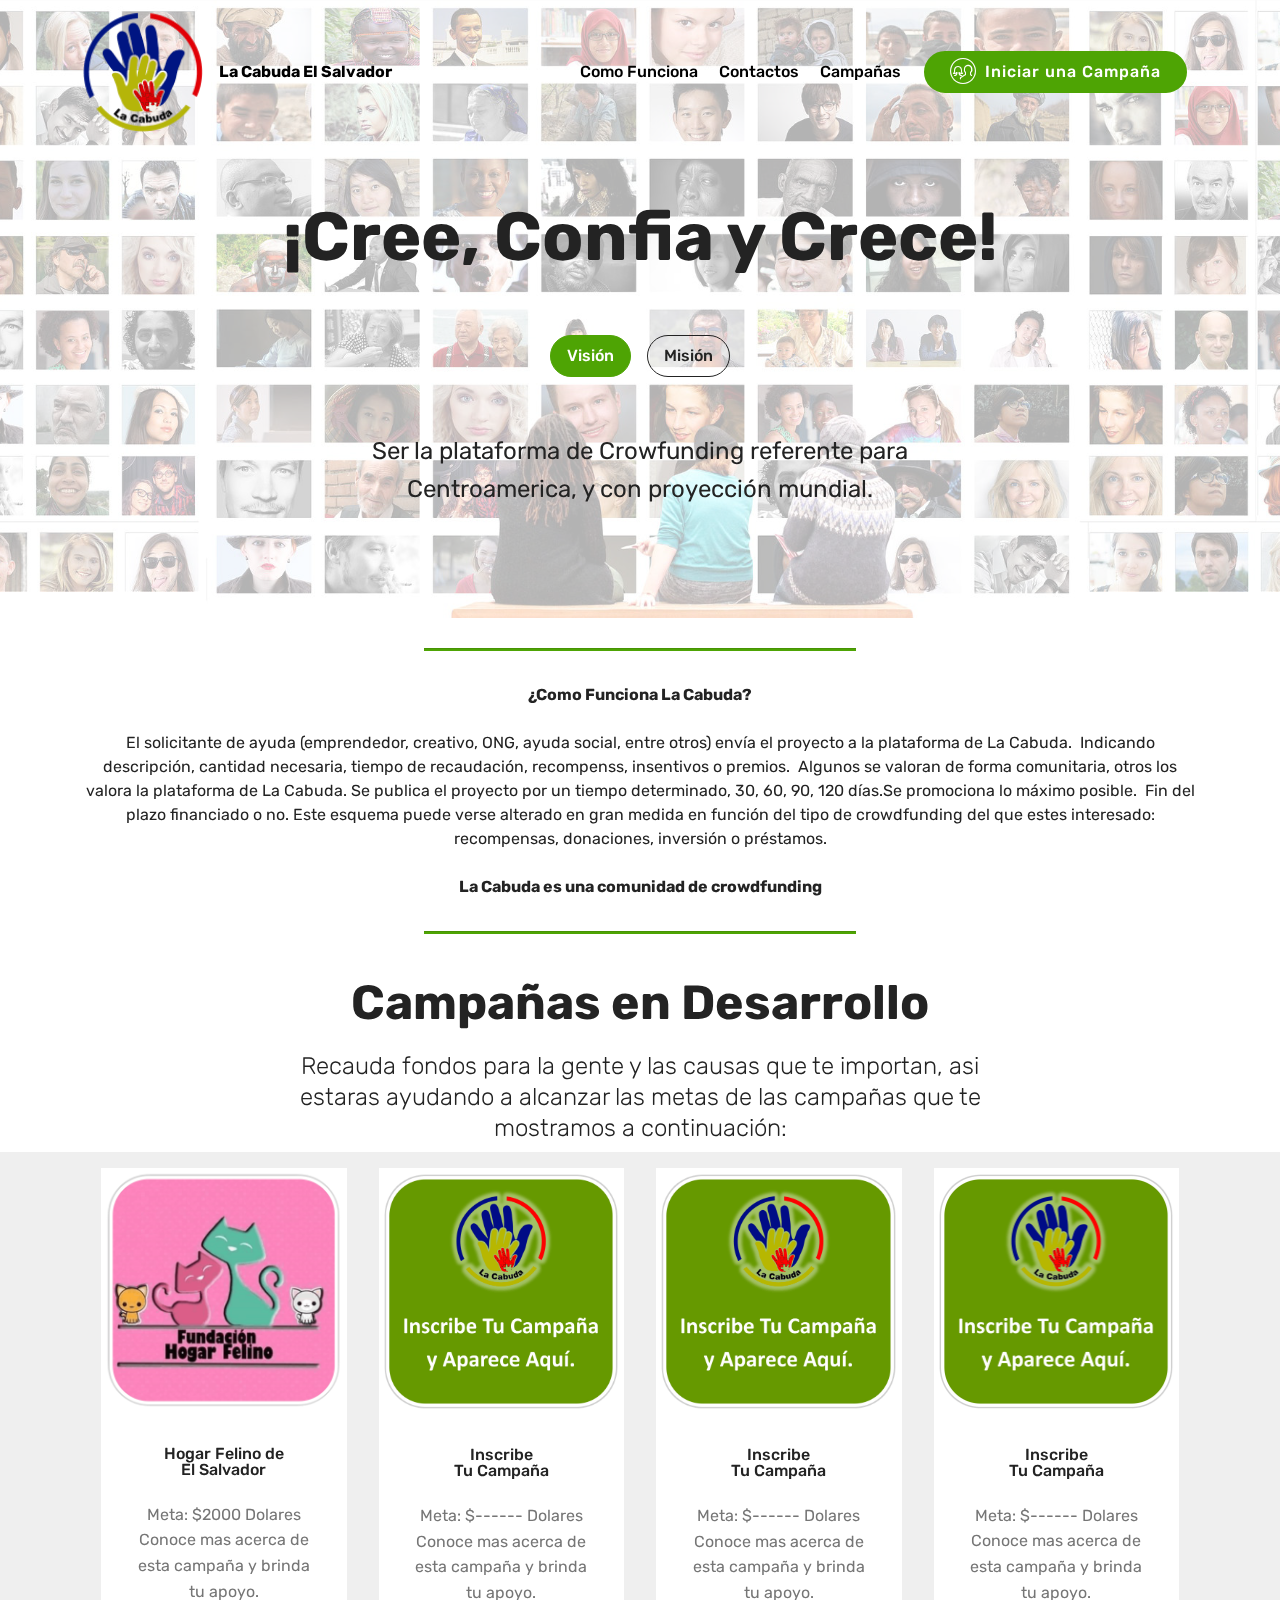
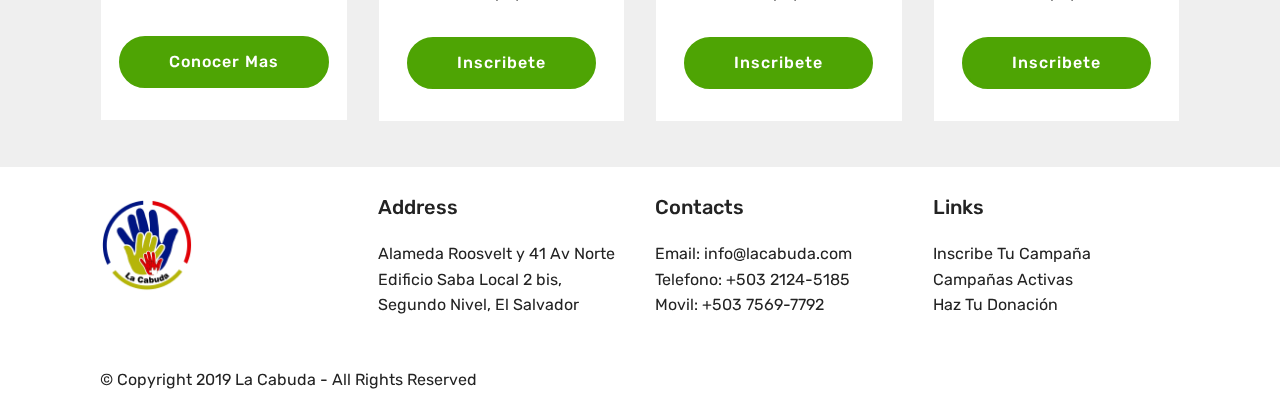
==== commit 3d8b7830: "create github pages" ====
--- a/index.html
+++ b/index.html
@@ -40,11 +40,11 @@
         <div class="menu-logo">
             <div class="navbar-brand">
                 <span class="navbar-logo">
-                    <a href="https://mobirise.co">
-                        <img src="assets/images/n12-122x124.png" alt="Mobirise" title="" style="height: 8rem;">
-                    </a>
+                    
+                        <img src="assets/images/n12-122x124.png" alt="La Cabuda El Salvador" title="" style="height: 8rem;">
+                    
                 </span>
-                <span class="navbar-caption-wrap"><a class="navbar-caption text-black display-4" href="https://mobirise.co">La Cabuda El Salvador</a></span>
+                <span class="navbar-caption-wrap"><a class="navbar-caption text-black display-4" href="index.html">La Cabuda El Salvador</a></span>
             </div>
         </div>
         <div class="collapse navbar-collapse" id="navbarSupportedContent">
@@ -54,13 +54,13 @@
                 <li class="nav-item">
                     <a class="nav-link link text-black display-4" href="index.html#contacts3-c">Contactos</a>
                 </li><li class="nav-item"><a class="nav-link link text-black display-4" href="index.html#content4-b">Campañas</a></li></ul>
-            <div class="navbar-buttons mbr-section-btn"><a class="btn btn-sm btn-primary display-4" href="tel:+1-234-567-8901"><span class="mbri-users mbr-iconfont mbr-iconfont-btn"></span>
+            <div class="navbar-buttons mbr-section-btn"><a class="btn btn-sm btn-primary display-4" href="index.html"><span class="mbri-users mbr-iconfont mbr-iconfont-btn"></span>
                     Iniciar una Campaña</a></div>
         </div>
     </nav>
 </section>
 
-<section class="engine"><a href="https://mobirise.info/q">free responsive web templates</a></section><section class="tabs1 cid-rz91a65HBZ mbr-parallax-background" id="tabs1-0">
+<section class="engine"><a href="https://mobirise.info/n">free simple website templates</a></section><section class="tabs1 cid-rz91a65HBZ mbr-parallax-background" id="tabs1-0">
 
     
 
@@ -214,9 +214,9 @@
         <div class="media-container-row content text-white">
             <div class="col-12 col-md-3">
                 <div class="media-wrap">
-                    <a href="https://mobirise.co/">
+                    
                         <img src="assets/images/n12-192x196.png" alt="Mobirise" title="">
-                    </a>
+                    
                 </div>
             </div>
             <div class="col-12 col-md-3 mbr-fonts-style display-7">
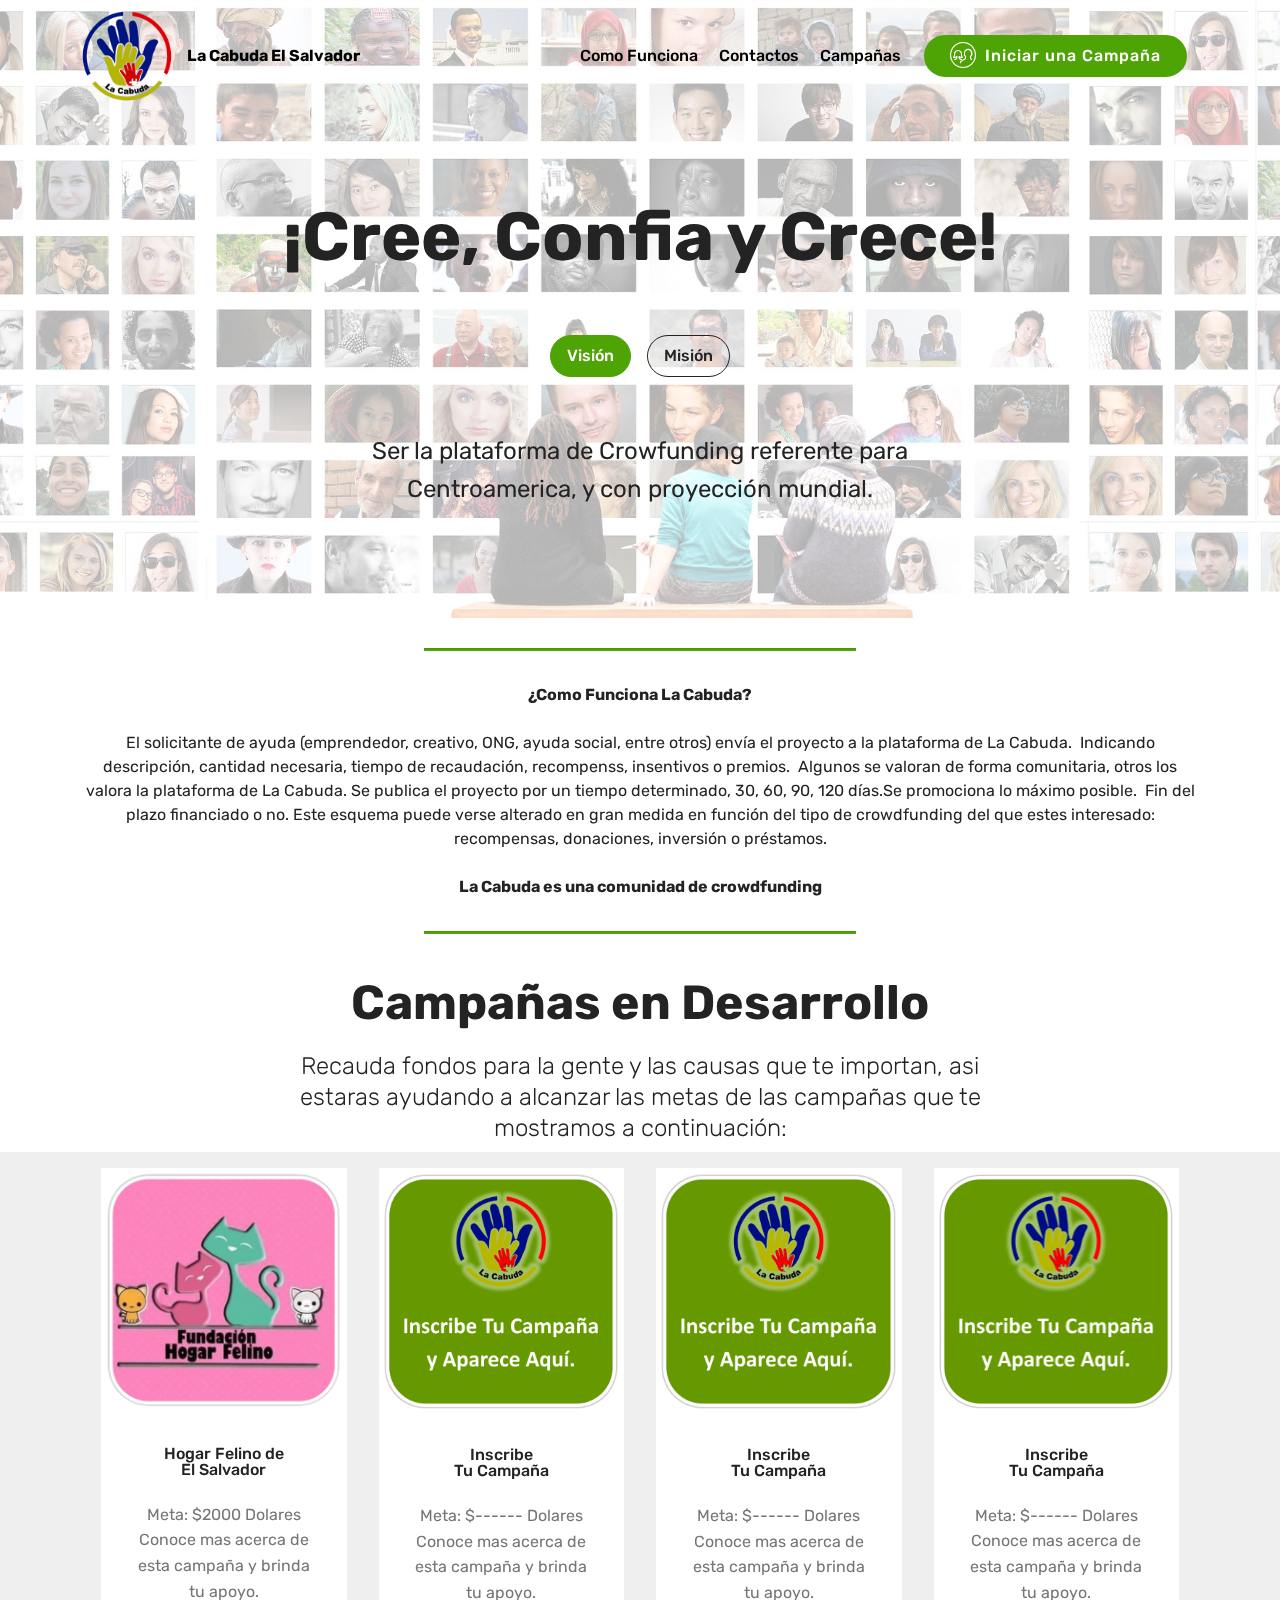
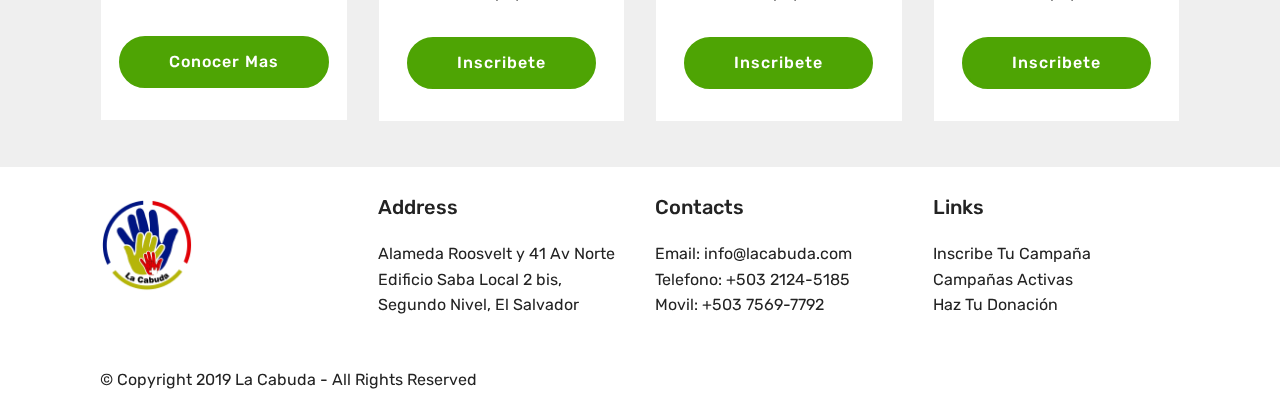
==== commit 70baf333: "create github pages" ====
--- a/index.html
+++ b/index.html
@@ -41,7 +41,7 @@
             <div class="navbar-brand">
                 <span class="navbar-logo">
                     
-                        <img src="assets/images/n12-122x124.png" alt="La Cabuda El Salvador" title="" style="height: 8rem;">
+                        <img src="assets/images/n12-122x124.png" alt="La Cabuda El Salvador" title="" style="height: 6rem;">
                     
                 </span>
                 <span class="navbar-caption-wrap"><a class="navbar-caption text-black display-4" href="index.html">La Cabuda El Salvador</a></span>
@@ -60,7 +60,7 @@
     </nav>
 </section>
 
-<section class="engine"><a href="https://mobirise.info/n">free simple website templates</a></section><section class="tabs1 cid-rz91a65HBZ mbr-parallax-background" id="tabs1-0">
+<section class="engine"><a href="https://mobirise.info/x">css templates</a></section><section class="tabs1 cid-rz91a65HBZ mbr-parallax-background" id="tabs1-0">
 
     
 
@@ -152,7 +152,7 @@
                         <p class="mbr-text mbr-fonts-style display-7">
                             Meta: $2000 Dolares<br>Conoce mas acerca de esta campaña y brinda tu apoyo.</p>
                     </div>
-                    <div class="mbr-section-btn text-center"><a href="https://mobirise.co" class="btn btn-primary display-4">
+                    <div class="mbr-section-btn text-center"><a href="index.html#content4-b" class="btn btn-primary display-4">
                             Conocer Mas</a></div>
                 </div>
             </div>
@@ -168,7 +168,7 @@
                         <p class="mbr-text mbr-fonts-style display-7">
                             Meta: $------ Dolares<br>Conoce mas acerca de esta campaña y brinda tu apoyo.<br></p>
                     </div>
-                    <div class="mbr-section-btn text-center"><a href="https://mobirise.co" class="btn btn-primary display-4">
+                    <div class="mbr-section-btn text-center"><a href="index.html#content4-b" class="btn btn-primary display-4">
                             Inscribete<br></a></div>
                 </div>
             </div>
@@ -183,7 +183,7 @@
                             Inscribe <br>Tu Campaña</h4>
                         <p class="mbr-text mbr-fonts-style display-7">Meta: $------ Dolares<br>Conoce mas acerca de esta campaña y brinda tu apoyo.</p>
                     </div>
-                    <div class="mbr-section-btn text-center"><a href="https://mobirise.co" class="btn btn-primary display-4">Inscribete</a></div>
+                    <div class="mbr-section-btn text-center"><a href="index.html#content4-b" class="btn btn-primary display-4">Inscribete</a></div>
                 </div>
             </div>
 
@@ -197,7 +197,7 @@
                         <p class="mbr-text mbr-fonts-style display-7">Meta: $------ Dolares
 <br>Conoce mas acerca de esta campaña y brinda tu apoyo.</p>
                     </div>
-                    <div class="mbr-section-btn text-center"><a href="https://mobirise.co" class="btn btn-primary display-4">Inscribete</a></div>
+                    <div class="mbr-section-btn text-center"><a href="index.html#content4-b" class="btn btn-primary display-4">Inscribete</a></div>
                 </div>
             </div>
         </div>
--- a/assets/mobirise/css/mbr-additional.css
+++ b/assets/mobirise/css/mbr-additional.css
@@ -1658,7 +1658,7 @@
 }
 @media (min-width: 992px) {
   .cid-rz91g1afzE .collapsed:not(.navbar-short) .navbar-collapse {
-    max-height: calc(98.5vh - 8rem);
+    max-height: calc(98.5vh - 6rem);
   }
 }
 .cid-rz91g1afzE .collapsed button.navbar-toggler {
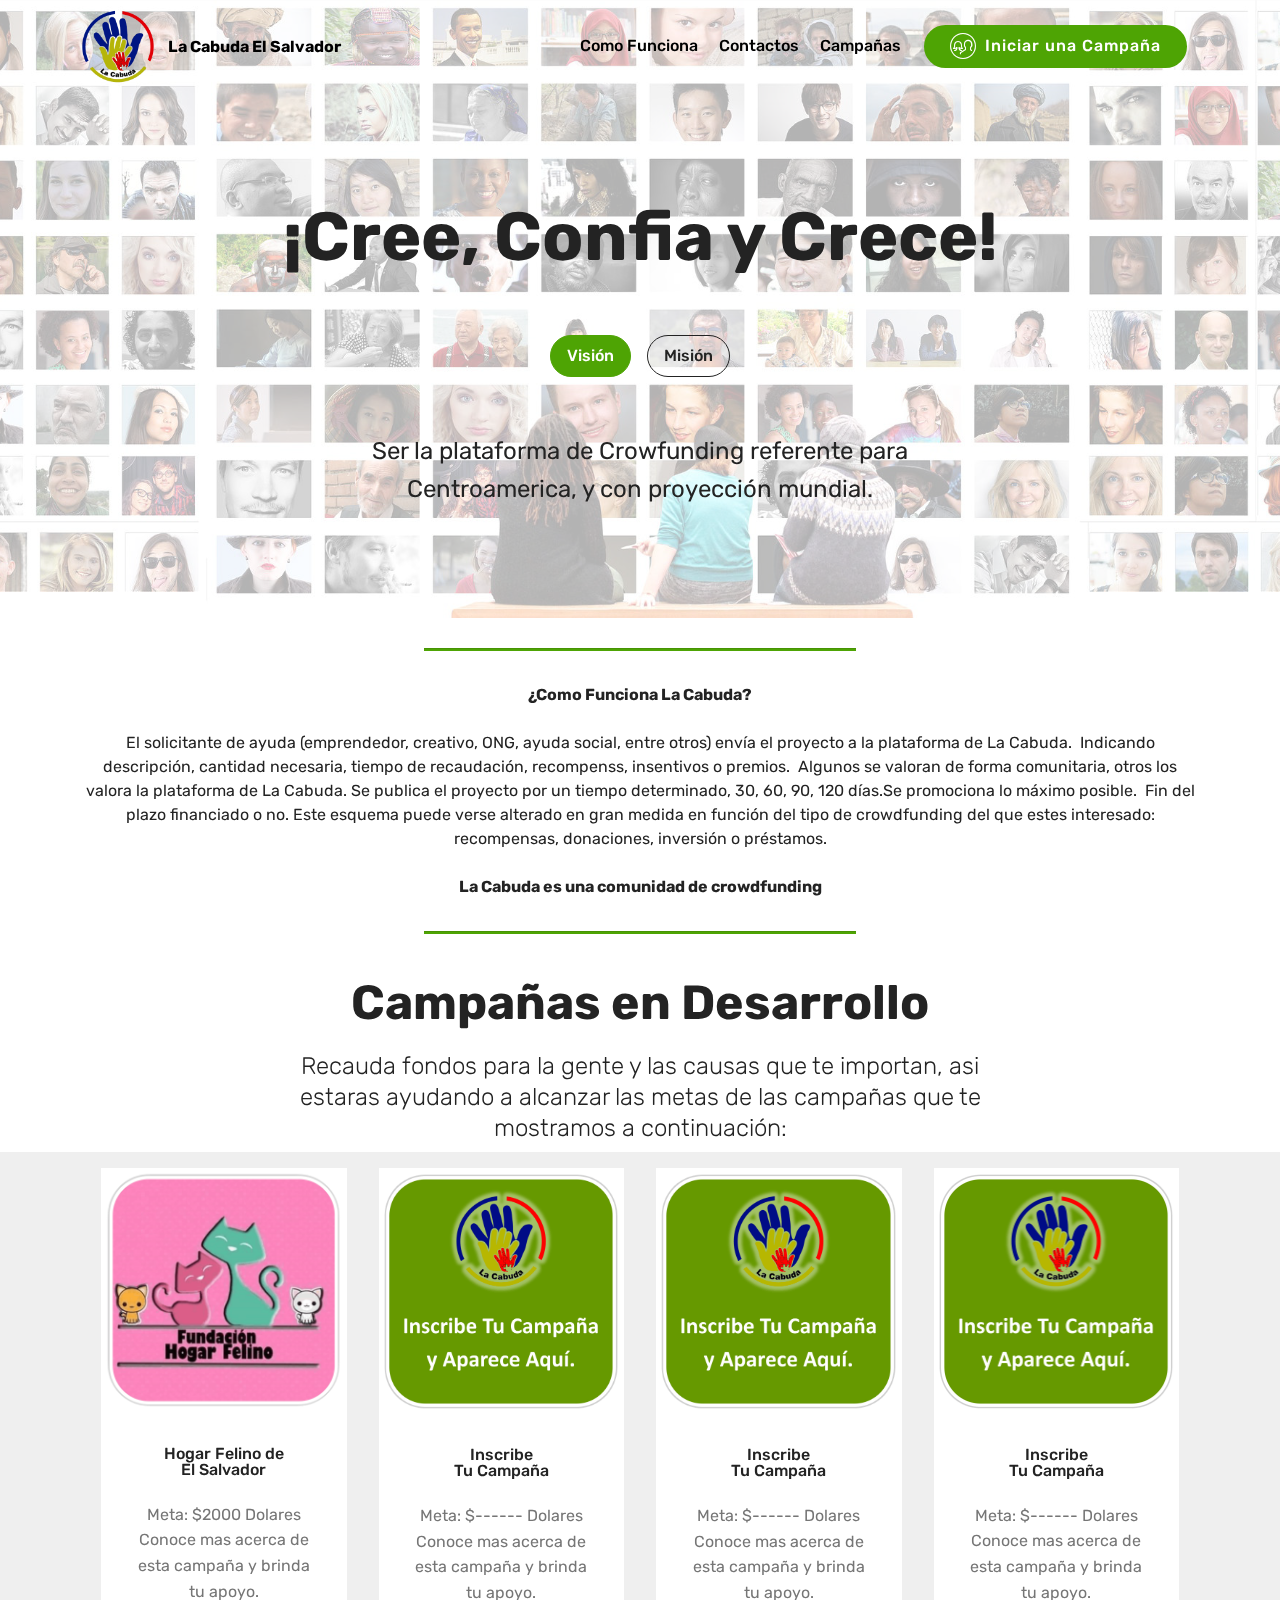
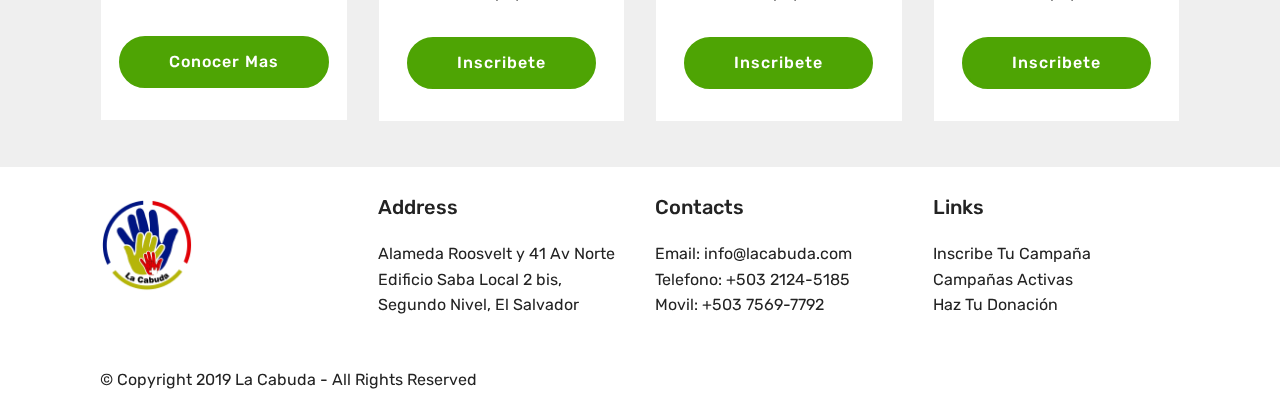
==== commit 31b83c5b: "create github pages" ====
--- a/index.html
+++ b/index.html
@@ -41,7 +41,7 @@
             <div class="navbar-brand">
                 <span class="navbar-logo">
                     
-                        <img src="assets/images/n12-122x124.png" alt="La Cabuda El Salvador" title="" style="height: 6rem;">
+                        <img src="assets/images/n12-122x124.png" alt="La Cabuda El Salvador" title="" style="height: 4.8rem;">
                     
                 </span>
                 <span class="navbar-caption-wrap"><a class="navbar-caption text-black display-4" href="index.html">La Cabuda El Salvador</a></span>
@@ -60,7 +60,7 @@
     </nav>
 </section>
 
-<section class="engine"><a href="https://mobirise.info/x">css templates</a></section><section class="tabs1 cid-rz91a65HBZ mbr-parallax-background" id="tabs1-0">
+<section class="engine"><a href="https://mobirise.info/m">free site design templates</a></section><section class="tabs1 cid-rz91a65HBZ mbr-parallax-background" id="tabs1-0">
 
     
 
--- a/assets/mobirise/css/mbr-additional.css
+++ b/assets/mobirise/css/mbr-additional.css
@@ -1658,7 +1658,7 @@
 }
 @media (min-width: 992px) {
   .cid-rz91g1afzE .collapsed:not(.navbar-short) .navbar-collapse {
-    max-height: calc(98.5vh - 6rem);
+    max-height: calc(98.5vh - 4.8rem);
   }
 }
 .cid-rz91g1afzE .collapsed button.navbar-toggler {
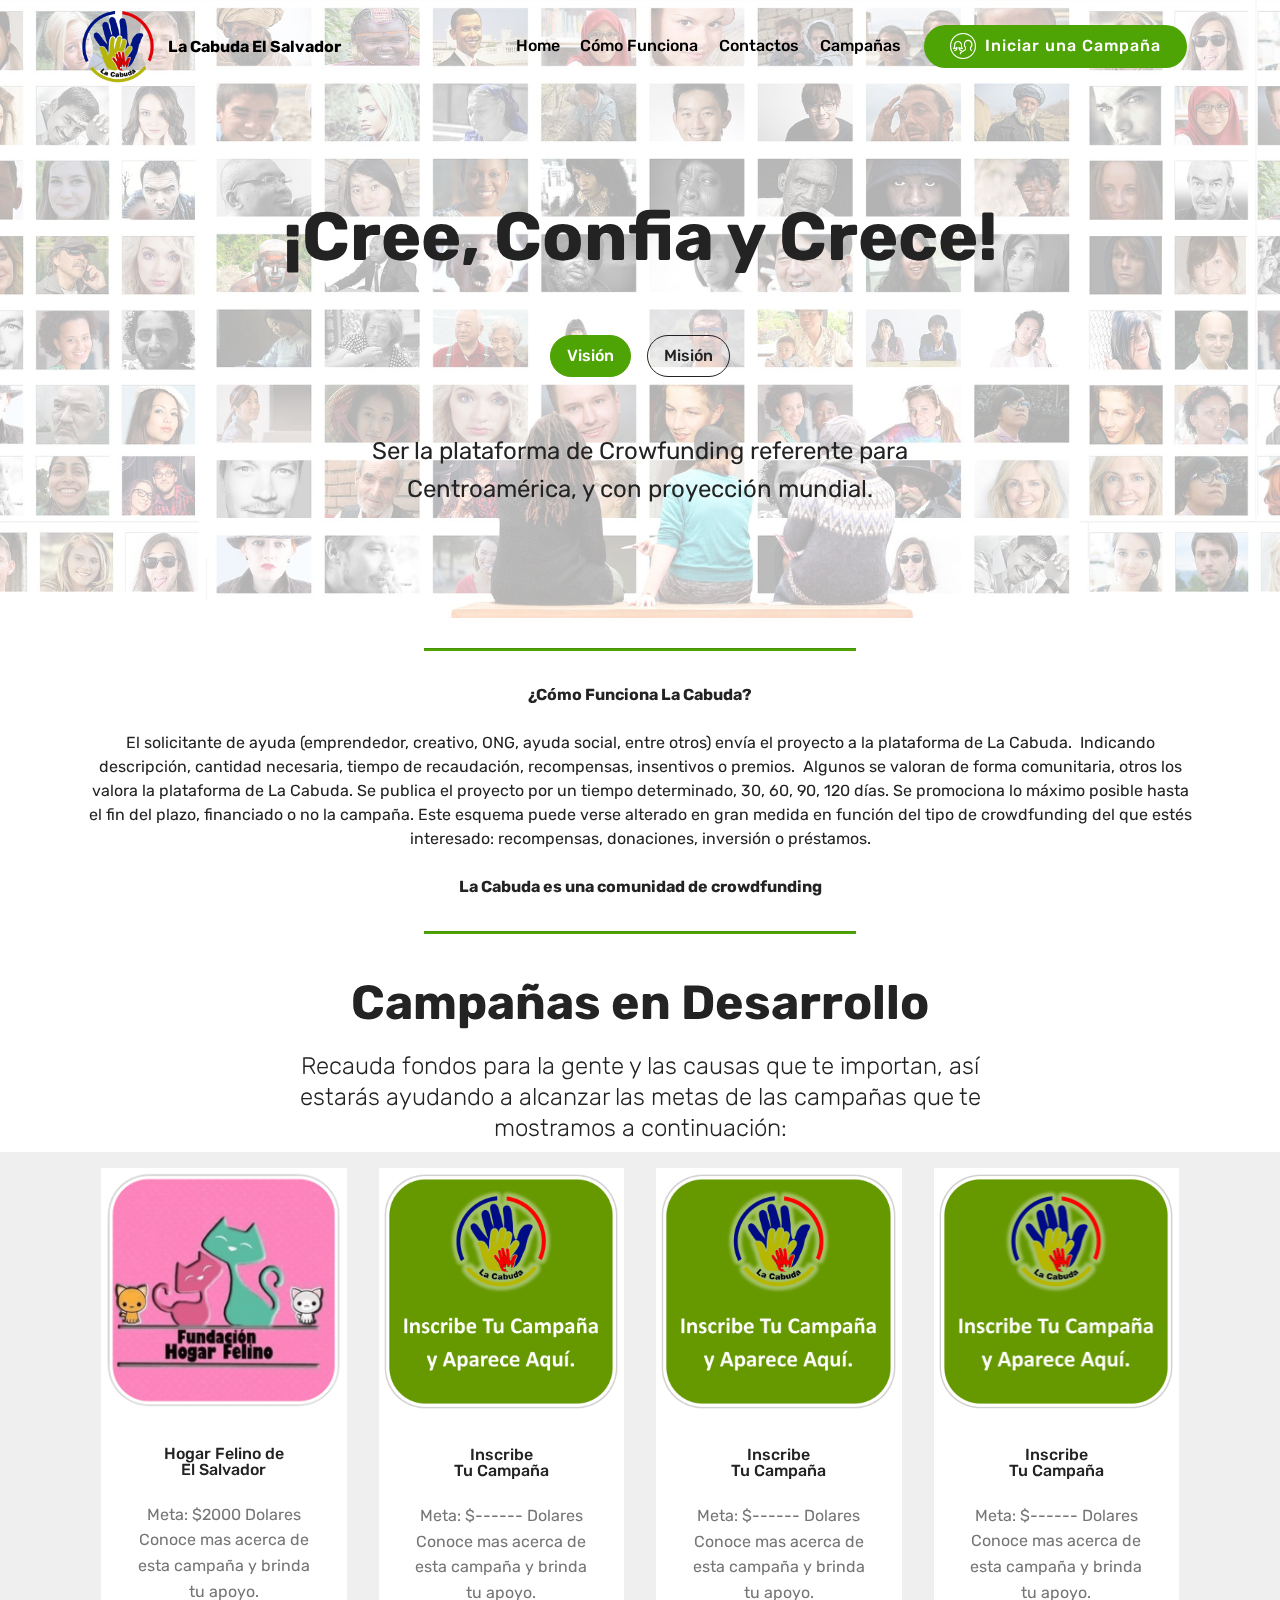
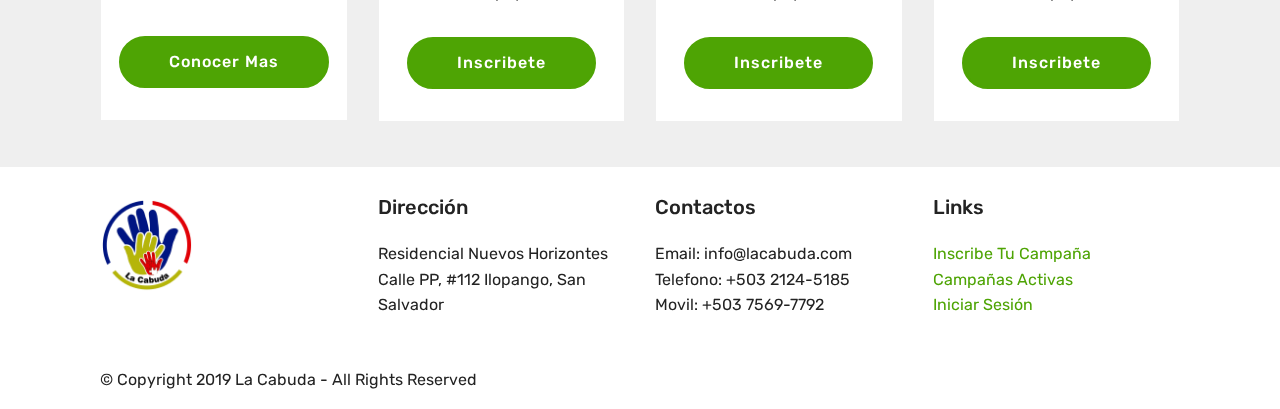
==== commit 5612adf7: "create github pages" ====
--- a/index.html
+++ b/index.html
@@ -7,7 +7,7 @@
   <meta name="generator" content="Mobirise v4.10.3, mobirise.com">
   <meta name="viewport" content="width=device-width, initial-scale=1, minimum-scale=1">
   <link rel="shortcut icon" href="assets/images/n12-122x124.png" type="image/x-icon">
-  <meta name="description" content="">
+  <meta name="description" content="Plataforma de Crowfunding referente para Centroamerica, y con proyección mundial. Apoyamos mediante la cooperación de terceros, a las personas , proyectos y ONG que soliciten ayuda mediante nuestra plataforma de forma transparente y solidaria.">
   
   <title>Home</title>
   <link rel="stylesheet" href="assets/web/assets/mobirise-icons/mobirise-icons.css">
@@ -49,18 +49,18 @@
         </div>
         <div class="collapse navbar-collapse" id="navbarSupportedContent">
             <ul class="navbar-nav nav-dropdown" data-app-modern-menu="true"><li class="nav-item">
-                    <a class="nav-link link text-black display-4" href="index.html#content9-7">Como Funciona</a>
-                </li>
+                    <a class="nav-link link text-black display-4" href="#top">Home</a>
+                </li><li class="nav-item"><a class="nav-link link text-black display-4" href="index.html#content9-7">Cómo Funciona</a></li>
                 <li class="nav-item">
-                    <a class="nav-link link text-black display-4" href="index.html#contacts3-c">Contactos</a>
+                    <a class="nav-link link text-black display-4" href="index.html#footer1-e">Contactos</a>
                 </li><li class="nav-item"><a class="nav-link link text-black display-4" href="index.html#content4-b">Campañas</a></li></ul>
-            <div class="navbar-buttons mbr-section-btn"><a class="btn btn-sm btn-primary display-4" href="index.html"><span class="mbri-users mbr-iconfont mbr-iconfont-btn"></span>
+            <div class="navbar-buttons mbr-section-btn"><a class="btn btn-sm btn-primary display-4" href="https://forms.zoho.com/admin1599/form/InscribeTuCampaaLACABUDASV" target="_blank"><span class="mbri-users mbr-iconfont mbr-iconfont-btn"></span>
                     Iniciar una Campaña</a></div>
         </div>
     </nav>
 </section>
 
-<section class="engine"><a href="https://mobirise.info/m">free site design templates</a></section><section class="tabs1 cid-rz91a65HBZ mbr-parallax-background" id="tabs1-0">
+<section class="engine"><a href="https://mobirise.info/u">bootstrap html templates</a></section><section class="tabs1 cid-rz91a65HBZ mbr-parallax-background" id="tabs1-0">
 
     
 
@@ -82,7 +82,7 @@
                     <div id="tab1" class="tab-pane in active" role="tabpanel">
                         <div class="row">
                             <div class="col-md-12">
-                                <p class="mbr-text py-5 mbr-fonts-style display-5">Ser la plataforma de Crowfunding referente para Centroamerica, y con proyección mundial.</p>
+                                <p class="mbr-text py-5 mbr-fonts-style display-5">Ser la plataforma de Crowfunding referente para Centroamérica, y con proyección mundial.</p>
                             </div>
                         </div>
                     </div>
@@ -112,7 +112,7 @@
     <div class="container">
         <div class="inner-container" style="width: 100%;">
             <hr class="line" style="width: 39%;">
-            <div class="section-text align-center mbr-fonts-style display-7"><strong>¿Como Funciona La Cabuda?<br></strong><br>El  solicitante de ayuda (emprendedor, creativo, ONG, ayuda social, entre otros) envía el proyecto a la plataforma de La Cabuda.&nbsp;<span style="font-size: 1rem;">&nbsp;Indicando descripción, cantidad necesaria, tiempo de recaudación, recompenss, insentivos o premios.&nbsp;</span><span style="font-size: 1rem;">&nbsp;Algunos se valoran de forma comunitaria, otros los valora la plataforma de La Cabuda. Se publica el proyecto por un tiempo determinado, 30, 60, 90, 120 días.Se promociona lo máximo posible. &nbsp;</span><span style="font-size: 1rem;">Fin del plazo financiado o no.&nbsp;</span><span style="font-size: 1rem;">Este esquema puede verse alterado en gran medida en función del&nbsp;tipo de crowdfunding&nbsp;del que estes interesado: recompensas, donaciones, inversión o préstamos.</span><div><strong><br></strong></div><div><strong>La Cabuda es una comunidad de crowdfunding</strong></div></div>
+            <div class="section-text align-center mbr-fonts-style display-7"><strong>¿Cómo Funciona La Cabuda?<br></strong><br>El  solicitante de ayuda (emprendedor, creativo, ONG, ayuda social, entre otros) envía el proyecto a la plataforma de La Cabuda.&nbsp;<span style="font-size: 1rem;">&nbsp;Indicando descripción, cantidad necesaria, tiempo de recaudación, recompensas, insentivos o premios.&nbsp;</span><span style="font-size: 1rem;">&nbsp;Algunos se valoran de forma comunitaria, otros los valora la plataforma de La Cabuda. Se publica el proyecto por un tiempo determinado, 30, 60, 90, 120 días. Se promociona lo máximo posible hasta el fi</span><span style="font-size: 1rem;">n del plazo, financiado o no la campaña.&nbsp;</span><span style="font-size: 1rem;">Este esquema puede verse alterado en gran medida en función del&nbsp;tipo de crowdfunding&nbsp;del que estés interesado: recompensas, donaciones, inversión o préstamos.</span><div><strong><br></strong></div><div><strong>La Cabuda es una comunidad de crowdfunding</strong></div></div>
             <hr class="line" style="width: 39%;">
         </div>
         </div>
@@ -127,7 +127,7 @@
             <div class="title col-12 col-md-8">
                 <h2 class="align-center pb-3 mbr-fonts-style display-2"><strong>
                     Campañas en Desarrollo</strong></h2>
-                <h3 class="mbr-section-subtitle align-center mbr-light mbr-fonts-style display-5">Recauda fondos para la gente y las causas que te importan, asi estaras ayudando a alcanzar las metas de las campañas que te mostramos a continuación:</h3>
+                <h3 class="mbr-section-subtitle align-center mbr-light mbr-fonts-style display-5">Recauda fondos para la gente y las causas que te importan, así estarás ayudando a alcanzar las metas de las campañas que te mostramos a continuación:</h3>
                 
             </div>
         </div>
@@ -152,7 +152,7 @@
                         <p class="mbr-text mbr-fonts-style display-7">
                             Meta: $2000 Dolares<br>Conoce mas acerca de esta campaña y brinda tu apoyo.</p>
                     </div>
-                    <div class="mbr-section-btn text-center"><a href="index.html#content4-b" class="btn btn-primary display-4">
+                    <div class="mbr-section-btn text-center"><a href="FHFSV.html" class="btn btn-primary display-4">
                             Conocer Mas</a></div>
                 </div>
             </div>
@@ -168,7 +168,7 @@
                         <p class="mbr-text mbr-fonts-style display-7">
                             Meta: $------ Dolares<br>Conoce mas acerca de esta campaña y brinda tu apoyo.<br></p>
                     </div>
-                    <div class="mbr-section-btn text-center"><a href="index.html#content4-b" class="btn btn-primary display-4">
+                    <div class="mbr-section-btn text-center"><a href="https://forms.zoho.com/admin1599/form/InscribeTuCampaaLACABUDASV" class="btn btn-primary display-4">
                             Inscribete<br></a></div>
                 </div>
             </div>
@@ -183,7 +183,7 @@
                             Inscribe <br>Tu Campaña</h4>
                         <p class="mbr-text mbr-fonts-style display-7">Meta: $------ Dolares<br>Conoce mas acerca de esta campaña y brinda tu apoyo.</p>
                     </div>
-                    <div class="mbr-section-btn text-center"><a href="index.html#content4-b" class="btn btn-primary display-4">Inscribete</a></div>
+                    <div class="mbr-section-btn text-center"><a href="https://forms.zoho.com/admin1599/form/InscribeTuCampaaLACABUDASV" class="btn btn-primary display-4">Inscribete</a></div>
                 </div>
             </div>
 
@@ -197,7 +197,7 @@
                         <p class="mbr-text mbr-fonts-style display-7">Meta: $------ Dolares
 <br>Conoce mas acerca de esta campaña y brinda tu apoyo.</p>
                     </div>
-                    <div class="mbr-section-btn text-center"><a href="index.html#content4-b" class="btn btn-primary display-4">Inscribete</a></div>
+                    <div class="mbr-section-btn text-center"><a href="https://forms.zoho.com/admin1599/form/InscribeTuCampaaLACABUDASV" class="btn btn-primary display-4">Inscribete</a></div>
                 </div>
             </div>
         </div>
@@ -221,13 +221,12 @@
             </div>
             <div class="col-12 col-md-3 mbr-fonts-style display-7">
                 <h5 class="pb-3">
-                    Address
-                </h5>
-                <p class="mbr-text">Alameda Roosvelt y 41 Av Norte Edificio Saba Local 2 bis, Segundo Nivel, El Salvador</p>
+                    Dirección</h5>
+                <p class="mbr-text">Residencial Nuevos Horizontes Calle PP, #112 Ilopango, San Salvador</p>
             </div>
             <div class="col-12 col-md-3 mbr-fonts-style display-7">
                 <h5 class="pb-3">
-                    Contacts
+                    Contactos
                 </h5>
                 <p class="mbr-text">
                     Email: info@lacabuda.com
@@ -237,7 +236,7 @@
                 <h5 class="pb-3">
                     Links
                 </h5>
-                <p class="mbr-text">Inscribe Tu Campaña&nbsp;<br>Campañas Activas<br>Haz Tu Donación</p>
+                <p class="mbr-text"><a href="https://forms.zoho.com/admin1599/form/InscribeTuCampaaLACABUDASV" target="_blank">Inscribe Tu Campaña&nbsp;</a><br><a href="index.html#content4-b">Campañas Activas</a><br><a href="https://accounts.zoho.com/signin?servicename=VirtualOffice&portal_id=694740309&hide_signup=true&hide_title=true&hide_fs=true&serviceurl=https%3A%2F%2Fmail.zoho.com%2Fbiz%2Findex.do%3FRequested_Domain%3Dlacabudasv.business.zoho.com" target="_blank">Iniciar Sesión</a></p>
             </div>
         </div>
         <div class="footer-lower">
--- a/assets/mobirise/css/mbr-additional.css
+++ b/assets/mobirise/css/mbr-additional.css
@@ -2020,3 +2020,648 @@
 .cid-rz9uijYlZT .copyright > p {
   text-align: left;
 }
+.cid-rz91g1afzE .navbar {
+  background: #ffffff;
+  transition: none;
+  min-height: 77px;
+  padding: .5rem 0;
+}
+.cid-rz91g1afzE .navbar-dropdown.bg-color.transparent.opened {
+  background: #ffffff;
+}
+.cid-rz91g1afzE a {
+  font-style: normal;
+}
+.cid-rz91g1afzE .nav-item span {
+  padding-right: 0.4em;
+  line-height: 0.5em;
+  vertical-align: text-bottom;
+  position: relative;
+  text-decoration: none;
+}
+.cid-rz91g1afzE .nav-item a {
+  display: -webkit-flex;
+  align-items: center;
+  justify-content: center;
+  padding: 0.7rem 0 !important;
+  margin: 0rem .65rem !important;
+  -webkit-align-items: center;
+  -webkit-justify-content: center;
+}
+.cid-rz91g1afzE .nav-item:focus,
+.cid-rz91g1afzE .nav-link:focus {
+  outline: none;
+}
+.cid-rz91g1afzE .btn {
+  padding: 0.4rem 1.5rem;
+  display: -webkit-inline-flex;
+  align-items: center;
+  -webkit-align-items: center;
+}
+.cid-rz91g1afzE .btn .mbr-iconfont {
+  font-size: 1.6rem;
+}
+.cid-rz91g1afzE .menu-logo {
+  margin-right: auto;
+}
+.cid-rz91g1afzE .menu-logo .navbar-brand {
+  display: flex;
+  margin-left: 5rem;
+  padding: 0;
+  transition: padding .2s;
+  min-height: 3.8rem;
+  -webkit-align-items: center;
+  align-items: center;
+}
+.cid-rz91g1afzE .menu-logo .navbar-brand .navbar-caption-wrap {
+  display: flex;
+  -webkit-align-items: center;
+  align-items: center;
+  word-break: break-word;
+  min-width: 7rem;
+  margin: .3rem 0;
+}
+.cid-rz91g1afzE .menu-logo .navbar-brand .navbar-caption-wrap .navbar-caption {
+  line-height: 1.2rem !important;
+  padding-right: 2rem;
+}
+.cid-rz91g1afzE .menu-logo .navbar-brand .navbar-logo {
+  font-size: 4rem;
+  transition: font-size 0.25s;
+}
+.cid-rz91g1afzE .menu-logo .navbar-brand .navbar-logo img {
+  display: flex;
+}
+.cid-rz91g1afzE .menu-logo .navbar-brand .navbar-logo .mbr-iconfont {
+  transition: font-size 0.25s;
+}
+.cid-rz91g1afzE .menu-logo .navbar-brand .navbar-logo a {
+  display: inline-flex;
+}
+.cid-rz91g1afzE .navbar-toggleable-sm .navbar-collapse {
+  justify-content: flex-end;
+  -webkit-justify-content: flex-end;
+  padding-right: 5rem;
+  width: auto;
+}
+.cid-rz91g1afzE .navbar-toggleable-sm .navbar-collapse .navbar-nav {
+  flex-wrap: wrap;
+  -webkit-flex-wrap: wrap;
+  padding-left: 0;
+}
+.cid-rz91g1afzE .navbar-toggleable-sm .navbar-collapse .navbar-nav .nav-item {
+  -webkit-align-self: center;
+  align-self: center;
+}
+.cid-rz91g1afzE .navbar-toggleable-sm .navbar-collapse .navbar-buttons {
+  padding-left: 0;
+  padding-bottom: 0;
+}
+.cid-rz91g1afzE .dropdown .dropdown-menu {
+  background: #ffffff;
+  display: none;
+  position: absolute;
+  min-width: 5rem;
+  padding-top: 1.4rem;
+  padding-bottom: 1.4rem;
+  text-align: left;
+}
+.cid-rz91g1afzE .dropdown .dropdown-menu .dropdown-item {
+  width: auto;
+  padding: 0.235em 1.5385em 0.235em 1.5385em !important;
+}
+.cid-rz91g1afzE .dropdown .dropdown-menu .dropdown-item::after {
+  right: 0.5rem;
+}
+.cid-rz91g1afzE .dropdown .dropdown-menu .dropdown-submenu {
+  margin: 0;
+}
+.cid-rz91g1afzE .dropdown.open > .dropdown-menu {
+  display: block;
+}
+.cid-rz91g1afzE .navbar-toggleable-sm.opened:after {
+  position: absolute;
+  width: 100vw;
+  height: 100vh;
+  content: '';
+  background-color: rgba(0, 0, 0, 0.1);
+  left: 0;
+  bottom: 0;
+  transform: translateY(100%);
+  -webkit-transform: translateY(100%);
+  z-index: 1000;
+}
+.cid-rz91g1afzE .navbar.navbar-short {
+  min-height: 60px;
+  transition: all .2s;
+}
+.cid-rz91g1afzE .navbar.navbar-short .navbar-toggler-right {
+  top: 20px;
+}
+.cid-rz91g1afzE .navbar.navbar-short .navbar-logo a {
+  font-size: 2.5rem !important;
+  line-height: 2.5rem;
+  transition: font-size 0.25s;
+}
+.cid-rz91g1afzE .navbar.navbar-short .navbar-logo a .mbr-iconfont {
+  font-size: 2.5rem !important;
+}
+.cid-rz91g1afzE .navbar.navbar-short .navbar-logo a img {
+  height: 3rem !important;
+}
+.cid-rz91g1afzE .navbar.navbar-short .navbar-brand {
+  min-height: 3rem;
+}
+.cid-rz91g1afzE button.navbar-toggler {
+  width: 31px;
+  height: 18px;
+  cursor: pointer;
+  transition: all .2s;
+  top: 1.5rem;
+  right: 1rem;
+}
+.cid-rz91g1afzE button.navbar-toggler:focus {
+  outline: none;
+}
+.cid-rz91g1afzE button.navbar-toggler .hamburger span {
+  position: absolute;
+  right: 0;
+  width: 30px;
+  height: 2px;
+  border-right: 5px;
+  background-color: #333333;
+}
+.cid-rz91g1afzE button.navbar-toggler .hamburger span:nth-child(1) {
+  top: 0;
+  transition: all .2s;
+}
+.cid-rz91g1afzE button.navbar-toggler .hamburger span:nth-child(2) {
+  top: 8px;
+  transition: all .15s;
+}
+.cid-rz91g1afzE button.navbar-toggler .hamburger span:nth-child(3) {
+  top: 8px;
+  transition: all .15s;
+}
+.cid-rz91g1afzE button.navbar-toggler .hamburger span:nth-child(4) {
+  top: 16px;
+  transition: all .2s;
+}
+.cid-rz91g1afzE nav.opened .hamburger span:nth-child(1) {
+  top: 8px;
+  width: 0;
+  opacity: 0;
+  right: 50%;
+  transition: all .2s;
+}
+.cid-rz91g1afzE nav.opened .hamburger span:nth-child(2) {
+  -webkit-transform: rotate(45deg);
+  transform: rotate(45deg);
+  transition: all .25s;
+}
+.cid-rz91g1afzE nav.opened .hamburger span:nth-child(3) {
+  -webkit-transform: rotate(-45deg);
+  transform: rotate(-45deg);
+  transition: all .25s;
+}
+.cid-rz91g1afzE nav.opened .hamburger span:nth-child(4) {
+  top: 8px;
+  width: 0;
+  opacity: 0;
+  right: 50%;
+  transition: all .2s;
+}
+.cid-rz91g1afzE .collapsed.navbar-expand {
+  flex-direction: column;
+  -webkit-flex-direction: column;
+}
+.cid-rz91g1afzE .collapsed .btn {
+  display: -webkit-flex;
+}
+.cid-rz91g1afzE .collapsed .navbar-collapse {
+  display: none !important;
+  padding-right: 0 !important;
+}
+.cid-rz91g1afzE .collapsed .navbar-collapse.collapsing,
+.cid-rz91g1afzE .collapsed .navbar-collapse.show {
+  display: block !important;
+}
+.cid-rz91g1afzE .collapsed .navbar-collapse.collapsing .navbar-nav,
+.cid-rz91g1afzE .collapsed .navbar-collapse.show .navbar-nav {
+  display: block;
+  text-align: center;
+}
+.cid-rz91g1afzE .collapsed .navbar-collapse.collapsing .navbar-nav .nav-item,
+.cid-rz91g1afzE .collapsed .navbar-collapse.show .navbar-nav .nav-item {
+  clear: both;
+}
+.cid-rz91g1afzE .collapsed .navbar-collapse.collapsing .navbar-buttons,
+.cid-rz91g1afzE .collapsed .navbar-collapse.show .navbar-buttons {
+  text-align: center;
+}
+.cid-rz91g1afzE .collapsed .navbar-collapse.collapsing .navbar-buttons:last-child,
+.cid-rz91g1afzE .collapsed .navbar-collapse.show .navbar-buttons:last-child {
+  margin-bottom: 1rem;
+}
+@media (min-width: 992px) {
+  .cid-rz91g1afzE .collapsed:not(.navbar-short) .navbar-collapse {
+    max-height: calc(98.5vh - 4.8rem);
+  }
+}
+.cid-rz91g1afzE .collapsed button.navbar-toggler {
+  display: block;
+}
+.cid-rz91g1afzE .collapsed .navbar-brand {
+  margin-left: 1rem !important;
+}
+.cid-rz91g1afzE .collapsed .navbar-toggleable-sm {
+  flex-direction: column;
+  -webkit-flex-direction: column;
+}
+.cid-rz91g1afzE .collapsed .dropdown .dropdown-menu {
+  width: 100%;
+  text-align: center;
+  position: relative;
+  opacity: 0;
+  overflow: hidden;
+  display: block;
+  height: 0;
+  visibility: hidden;
+  padding: 0;
+  transition-duration: .5s;
+  transition-property: opacity,padding,height;
+}
+.cid-rz91g1afzE .collapsed .dropdown.open > .dropdown-menu {
+  position: relative;
+  opacity: 1;
+  height: auto;
+  padding: 1.4rem 0;
+  visibility: visible;
+}
+.cid-rz91g1afzE .collapsed .dropdown .dropdown-submenu {
+  left: 0;
+  text-align: center;
+  width: 100%;
+}
+.cid-rz91g1afzE .collapsed .dropdown .dropdown-toggle[data-toggle="dropdown-submenu"]::after {
+  margin-top: 0;
+  position: inherit;
+  right: 0;
+  top: 50%;
+  display: inline-block;
+  width: 0;
+  height: 0;
+  margin-left: .3em;
+  vertical-align: middle;
+  content: "";
+  border-top: .30em solid;
+  border-right: .30em solid transparent;
+  border-left: .30em solid transparent;
+}
+@media (max-width: 991px) {
+  .cid-rz91g1afzE.navbar-expand {
+    flex-direction: column;
+    -webkit-flex-direction: column;
+  }
+  .cid-rz91g1afzE img {
+    height: 3.8rem !important;
+  }
+  .cid-rz91g1afzE .btn {
+    display: -webkit-flex;
+  }
+  .cid-rz91g1afzE button.navbar-toggler {
+    display: block;
+  }
+  .cid-rz91g1afzE .navbar-brand {
+    margin-left: 1rem !important;
+  }
+  .cid-rz91g1afzE .navbar-toggleable-sm {
+    flex-direction: column;
+    -webkit-flex-direction: column;
+  }
+  .cid-rz91g1afzE .navbar-collapse {
+    display: none !important;
+    padding-right: 0 !important;
+  }
+  .cid-rz91g1afzE .navbar-collapse.collapsing,
+  .cid-rz91g1afzE .navbar-collapse.show {
+    display: block !important;
+  }
+  .cid-rz91g1afzE .navbar-collapse.collapsing .navbar-nav,
+  .cid-rz91g1afzE .navbar-collapse.show .navbar-nav {
+    display: block;
+    text-align: center;
+  }
+  .cid-rz91g1afzE .navbar-collapse.collapsing .navbar-nav .nav-item,
+  .cid-rz91g1afzE .navbar-collapse.show .navbar-nav .nav-item {
+    clear: both;
+  }
+  .cid-rz91g1afzE .navbar-collapse.collapsing .navbar-buttons,
+  .cid-rz91g1afzE .navbar-collapse.show .navbar-buttons {
+    text-align: center;
+  }
+  .cid-rz91g1afzE .navbar-collapse.collapsing .navbar-buttons:last-child,
+  .cid-rz91g1afzE .navbar-collapse.show .navbar-buttons:last-child {
+    margin-bottom: 1rem;
+  }
+  .cid-rz91g1afzE .dropdown .dropdown-menu {
+    width: 100%;
+    text-align: center;
+    position: relative;
+    opacity: 0;
+    overflow: hidden;
+    display: block;
+    height: 0;
+    visibility: hidden;
+    padding: 0;
+    transition-duration: .5s;
+    transition-property: opacity,padding,height;
+  }
+  .cid-rz91g1afzE .dropdown.open > .dropdown-menu {
+    position: relative;
+    opacity: 1;
+    height: auto;
+    padding: 1.4rem 0;
+    visibility: visible;
+  }
+  .cid-rz91g1afzE .dropdown .dropdown-submenu {
+    left: 0;
+    text-align: center;
+    width: 100%;
+  }
+  .cid-rz91g1afzE .dropdown .dropdown-toggle[data-toggle="dropdown-submenu"]::after {
+    margin-top: 0;
+    position: inherit;
+    right: 0;
+    top: 50%;
+    display: inline-block;
+    width: 0;
+    height: 0;
+    margin-left: .3em;
+    vertical-align: middle;
+    content: "";
+    border-top: .30em solid;
+    border-right: .30em solid transparent;
+    border-left: .30em solid transparent;
+  }
+}
+@media (min-width: 767px) {
+  .cid-rz91g1afzE .menu-logo {
+    flex-shrink: 0;
+    -webkit-flex-shrink: 0;
+  }
+}
+.cid-rz91g1afzE .navbar-collapse {
+  flex-basis: auto;
+  -webkit-flex-basis: auto;
+}
+.cid-rz91g1afzE .nav-link:hover,
+.cid-rz91g1afzE .dropdown-item:hover {
+  color: #767676 !important;
+}
+.cid-rz9LzJBDL0 {
+  padding-top: 120px;
+  padding-bottom: 45px;
+  background-image: url("../../../assets/images/mbr-1920x1281.jpg");
+}
+.cid-rz9LzJBDL0 .media-container-row {
+  flex-direction: row-reverse;
+  -webkit-flex-direction: row-reverse;
+}
+@media (min-width: 992px) {
+  .cid-rz9LzJBDL0 .mbr-figure {
+    padding-right: 4rem;
+    padding-right: 0;
+    padding-left: 4rem;
+  }
+}
+@media (max-width: 991px) {
+  .cid-rz9LzJBDL0 .mbr-figure {
+    padding-bottom: 3rem;
+  }
+}
+@media (max-width: 767px) {
+  .cid-rz9LzJBDL0 .mbr-text {
+    text-align: center;
+  }
+}
+.cid-rz9LzJBDL0 .mbr-text,
+.cid-rz9LzJBDL0 .mbr-section-btn {
+  color: #232323;
+}
+.cid-rz9LzJBDL0 H1 {
+  color: #232323;
+}
+.cid-rz9OJQk3bi {
+  padding-top: 15px;
+  padding-bottom: 0px;
+  background-color: #ffffff;
+}
+.cid-rz9OJQk3bi .mbr-section-subtitle {
+  color: #767676;
+}
+.cid-rz9OJQk3bi H2 {
+  color: #4ea404;
+}
+.cid-rz9MWvfASo {
+  padding-top: 0px;
+  padding-bottom: 0px;
+  background-color: #ffffff;
+}
+.cid-rz9MWvfASo .counter-container {
+  color: #767676;
+}
+.cid-rz9MWvfASo .counter-container ul {
+  margin-bottom: 0;
+}
+.cid-rz9MWvfASo .counter-container ul li {
+  margin-bottom: 1rem;
+  list-style: none;
+}
+.cid-rz9MWvfASo .counter-container ul li:before {
+  position: absolute;
+  left: 0px;
+  margin-top: -10px;
+  padding-top: 3px;
+  content: '';
+  display: inline-block;
+  text-align: center;
+  margin: 5px 10px;
+  line-height: 20px;
+  transition: all .2s;
+  color: #ffffff;
+  background: #4ea404;
+  width: 25px;
+  height: 25px;
+  border-radius: 50%;
+  content: '✓';
+}
+.cid-rz9PCoKthG {
+  padding-top: 0px;
+  padding-bottom: 30px;
+  background-color: #232323;
+}
+.cid-rz9PCoKthG .mbr-section-subtitle {
+  color: #767676;
+  font-weight: 300;
+}
+.cid-rz9PCoKthG .number-wrap {
+  color: #ffffff;
+  border-color: rgba(255, 255, 255, 0.15);
+  position: relative;
+  display: inline-block;
+  text-align: center;
+  padding: 5px 10px 13px 10px;
+  margin: 0;
+  min-width: 118px;
+  border-radius: 2px;
+  max-width: 100%;
+}
+.cid-rz9PCoKthG .number {
+  font-style: normal;
+  font-weight: 700;
+  font-size: 55px;
+  text-transform: none;
+  letter-spacing: -2px;
+  word-spacing: 0;
+  line-height: 1.3;
+  color: #ffffff;
+}
+.cid-rz9PCoKthG .period {
+  display: block;
+  padding-top: 2px;
+  border-top: 1px solid rgba(0, 0, 0, 0.1);
+}
+.cid-rz9PCoKthG .dot {
+  position: absolute;
+  top: -10px;
+  right: -1em;
+  width: 1em;
+  display: block;
+  height: 83%;
+  overflow: hidden;
+  font-style: normal;
+  font-weight: 700;
+  font-size: 55px;
+  line-height: 89.65px;
+  text-transform: none;
+  letter-spacing: 0;
+  word-spacing: 0;
+  color: #ffffff;
+}
+.cid-rz9PCoKthG .countdown-cont {
+  max-width: 700px;
+  margin: 0 auto;
+}
+@media (max-width: 768px) {
+  .cid-rz9PCoKthG .dot {
+    display: none;
+  }
+}
+@media (max-width: 543px) {
+  .cid-rz9PCoKthG .number-wrap {
+    margin-bottom: 15px;
+  }
+}
+@media (max-width: 550px) {
+  .cid-rz9PCoKthG .col-xs-3 {
+    padding-left: 0;
+    padding-right: 0;
+    max-width: 25%;
+    flex: 0 0 25%;
+  }
+  .cid-rz9PCoKthG .number-wrap {
+    min-width: auto;
+  }
+}
+@media (max-width: 440px) {
+  .cid-rz9PCoKthG .number,
+  .cid-rz9PCoKthG .dot {
+    font-size: 40px;
+  }
+}
+@media (max-width: 380px) {
+  .cid-rz9PCoKthG .period {
+    font-size: 0.8rem;
+  }
+}
+.cid-rz9PCoKthG H2 {
+  color: #4ea404;
+}
+.cid-rzlWm5Wfri {
+  padding-top: 30px;
+  padding-bottom: 0px;
+  background-color: #ffffff;
+}
+@media (max-width: 767px) {
+  .cid-rzlWm5Wfri .content {
+    text-align: center;
+  }
+  .cid-rzlWm5Wfri .content > div:not(:last-child) {
+    margin-bottom: 2rem;
+  }
+}
+@media (max-width: 767px) {
+  .cid-rzlWm5Wfri .media-wrap {
+    margin-bottom: 1rem;
+  }
+}
+.cid-rzlWm5Wfri .media-wrap .mbr-iconfont-logo {
+  font-size: 7.5rem;
+  color: #f36;
+}
+.cid-rzlWm5Wfri .media-wrap img {
+  height: 6rem;
+}
+@media (max-width: 767px) {
+  .cid-rzlWm5Wfri .footer-lower .copyright {
+    margin-bottom: 1rem;
+    text-align: center;
+  }
+}
+.cid-rzlWm5Wfri .footer-lower hr {
+  margin: 1rem 0;
+  border-color: #fff;
+  opacity: .05;
+}
+.cid-rzlWm5Wfri .footer-lower .social-list {
+  padding-left: 0;
+  margin-bottom: 0;
+  list-style: none;
+  display: flex;
+  -webkit-flex-wrap: wrap;
+  flex-wrap: wrap;
+  -webkit-justify-content: flex-end;
+  justify-content: flex-end;
+}
+.cid-rzlWm5Wfri .footer-lower .social-list .mbr-iconfont-social {
+  font-size: 1.3rem;
+  color: #fff;
+}
+.cid-rzlWm5Wfri .footer-lower .social-list .soc-item {
+  margin: 0 .5rem;
+}
+.cid-rzlWm5Wfri .footer-lower .social-list a {
+  margin: 0;
+  opacity: .5;
+  -webkit-transition: .2s linear;
+  transition: .2s linear;
+}
+.cid-rzlWm5Wfri .footer-lower .social-list a:hover {
+  opacity: 1;
+}
+@media (max-width: 767px) {
+  .cid-rzlWm5Wfri .footer-lower .social-list {
+    -webkit-justify-content: center;
+    justify-content: center;
+  }
+}
+.cid-rzlWm5Wfri P {
+  color: #232323;
+}
+.cid-rzlWm5Wfri H5 {
+  color: #232323;
+}
+.cid-rzlWm5Wfri .copyright > p {
+  text-align: left;
+}
